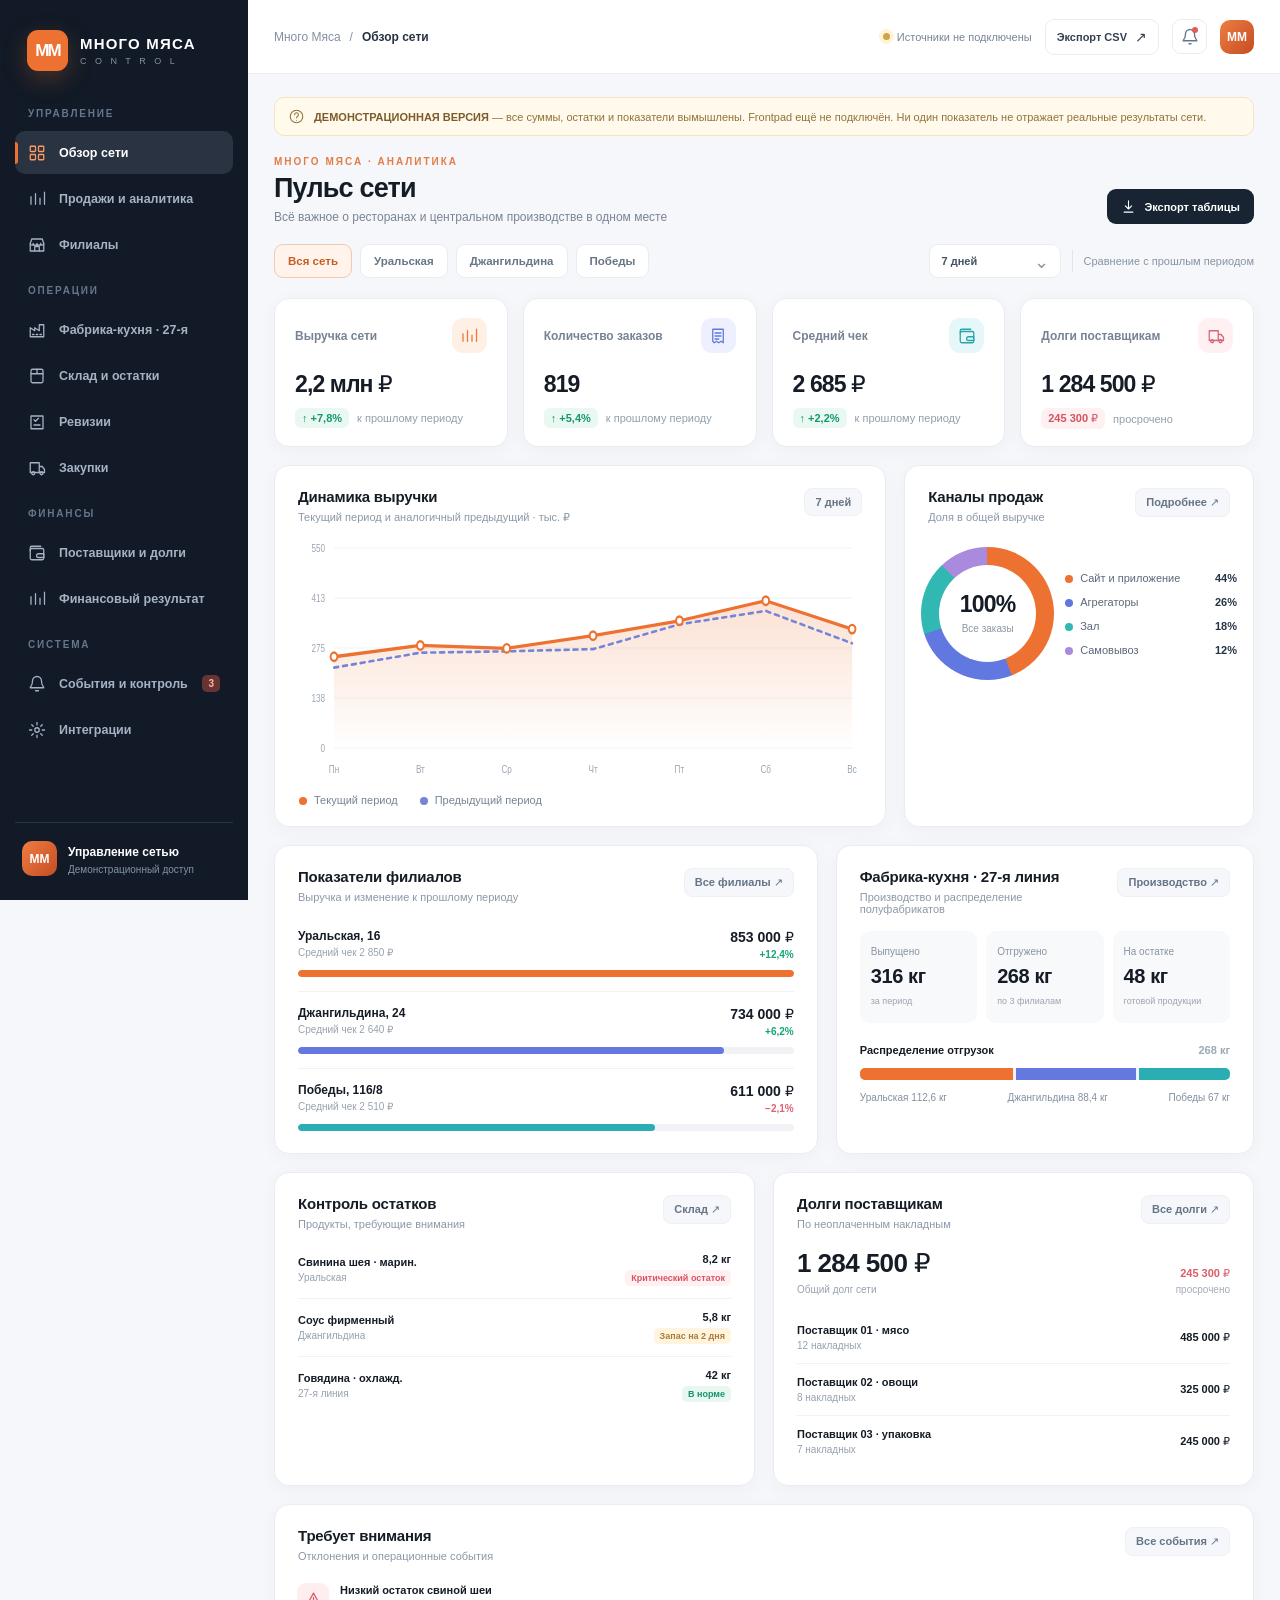
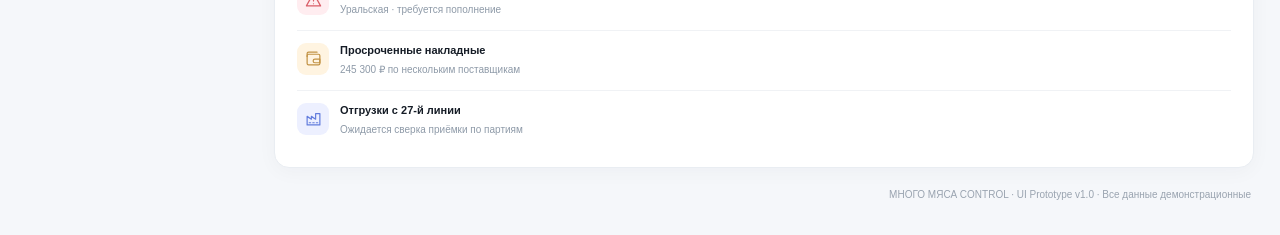
==== control-dashboard/index.html @ 6e78ec06 "Add Mnogo Myasa Control dashboard prototype v1.0" ====
<!DOCTYPE html>
<html lang="ru">
<head>
  <meta charset="UTF-8" />
  <meta name="viewport" content="width=device-width, initial-scale=1.0" />
  <meta name="theme-color" content="#111923" />
  <meta name="description" content="Много Мяса Control — интерфейс управления сетью ресторанов: продажи, производство, склад и задолженность." />
  <title>МНОГО МЯСА · CONTROL</title>
  <style>
  :root{--bg:#f5f7fa;--surface:#fff;--ink:#151c26;--muted:#798494;--line:#e9edf2;--orange:#ed7131;--orange-light:#fff0e6;--green:#16a477;--red:#df6172;--blue:#6479df;--purple:#9d7ed0;--teal:#2aaeb4;--shadow:0 4px 20px rgba(24,42,67,.035);font-family:Inter,-apple-system,BlinkMacSystemFont,"Segoe UI",Arial,sans-serif;color:var(--ink);font-synthesis:none}
  *{box-sizing:border-box}body{margin:0;background:var(--bg)}button,select,input{font:inherit}button{cursor:pointer}button:focus-visible,select:focus-visible,input:focus-visible{outline:3px solid #ed713188;outline-offset:2px}svg{display:block}a{color:inherit;text-decoration:none}
  .layout{display:flex;min-height:100vh}.sidebar{width:248px;flex-shrink:0;background:#111a26;color:#c6d0df;padding:27px 15px 21px;display:flex;flex-direction:column;position:sticky;top:0;height:100vh;overflow:auto;z-index:30}.logo{display:flex;align-items:center;gap:12px;padding:3px 12px 30px}.mark{width:41px;height:41px;display:grid;place-items:center;background:var(--orange);color:#fff;font-size:17px;font-weight:900;letter-spacing:-2px;border-radius:11px;box-shadow:0 8px 25px #ed713143}.brand{font-size:15px;font-weight:850;letter-spacing:1.2px;color:white}.brand-sub{font-size:9px;letter-spacing:3px;color:#8290a2;margin-top:4px}.group-name{font-size:10px;font-weight:750;letter-spacing:1.8px;text-transform:uppercase;color:#65768d;margin:7px 13px 12px}.nav-section{margin-bottom:19px}.nav-btn{height:43px;width:100%;border:0;background:transparent;color:#a5b2c4;padding:0 13px;display:flex;align-items:center;gap:13px;text-align:left;border-radius:10px;font-size:12.5px;font-weight:600;margin:3px 0;transition:.16s}.nav-btn:hover{background:#1d2a3b;color:#fff}.nav-btn.active{background:#293342;color:#fff;position:relative}.nav-btn.active:before{content:"";position:absolute;left:0;width:3px;height:22px;border-radius:0 5px 5px 0;background:var(--orange)}.nav-btn.active .nav-icon{color:#ff9b62}.nav-icon{width:18px;height:18px;flex-shrink:0}.nav-badge{margin-left:auto;font-size:10px;border-radius:5px;background:#673433;color:#ffb6a7;padding:3px 6px}.side-bottom{margin-top:auto}.identity{display:flex;gap:11px;align-items:center;border-top:1px solid #293647;padding:18px 7px 3px}.avatar{background:linear-gradient(130deg,#ef7d41,#c44d23);color:#fff;font-size:12px;font-weight:800;height:35px;width:35px;display:grid;place-items:center;border-radius:10px}.identity strong{color:#fff;font-size:12px}.identity span{font-size:10px;color:#8293a9;display:block;margin-top:4px}.main{flex:1;min-width:0}.topbar{height:74px;padding:0 34px;border-bottom:1px solid var(--line);background:#fff;display:flex;align-items:center;justify-content:space-between;gap:16px}.breadcrumbs{display:flex;gap:9px;align-items:center;font-size:12px;color:#8390a0}.breadcrumbs strong{color:#273342;font-weight:750}.top-actions{display:flex;align-items:center;gap:13px}.outline-btn{display:flex;align-items:center;gap:8px;border:1px solid var(--line);background:white;color:#344050;padding:9px 11px;border-radius:9px;font-size:11px;font-weight:700}.outline-btn:hover{border-color:#e2ad91;color:#d86d36}.small-label{display:flex;align-items:center;gap:7px;font-size:11px;color:#788596}.status-dot{height:7px;width:7px;background:#d0a345;border-radius:50%;box-shadow:0 0 0 4px #fff4d7}.icon-btn{width:35px;height:35px;display:grid;place-items:center;border:1px solid var(--line);background:#fff;border-radius:9px;color:#66758a;position:relative}.icon-btn .badge-dot{position:absolute;width:6px;height:6px;right:8px;top:7px;background:#e15b59;border-radius:50%}.mobile-head{display:none}.content{padding:26px 34px 44px;max-width:1560px;margin:auto}.demo-notice{display:flex;align-items:center;gap:10px;padding:11px 14px;border-radius:10px;background:#fffaeb;border:1px solid #f4e5bd;color:#94713a;font-size:11px;margin-bottom:20px}.demo-notice strong{font-weight:850;color:#7e5b2c}
  .page-heading{display:flex;align-items:flex-end;justify-content:space-between;margin-bottom:20px;gap:12px}.eyebrow{font-size:10px;letter-spacing:2px;text-transform:uppercase;color:#e37c45;font-weight:800}.page-heading h1{font-size:27px;font-weight:800;letter-spacing:-.8px;margin:6px 0 6px}.page-heading p{font-size:12px;color:var(--muted);margin:0}.header-tools{display:flex;gap:8px;align-items:center}.primary-btn{background:#182432;color:white;border:0;padding:10px 14px;border-radius:9px;font-size:11px;font-weight:750;display:flex;align-items:center;gap:8px}.primary-btn:hover{background:#304054}.filters{display:flex;justify-content:space-between;flex-wrap:wrap;gap:12px;margin-bottom:20px}.filter-left,.filter-right{display:flex;align-items:center;gap:8px;flex-wrap:wrap}.pill{border:1px solid var(--line);background:white;border-radius:9px;padding:10px 13px;color:#687687;font-size:11.5px;font-weight:720;white-space:nowrap;transition:.15s}.pill:hover{border-color:#edb091}.pill.sel{color:#c65e24;border-color:#f4c8ae;background:#fff3eb}.select-wrap{position:relative}.select-wrap select{appearance:none;min-width:132px;padding:10px 30px 10px 12px;border:1px solid var(--line);border-radius:9px;background:#fff;font-size:11px;font-weight:720;color:#465365}.select-wrap:after{content:"⌄";position:absolute;right:12px;top:7px;font-size:18px;pointer-events:none;color:#8897a5}.divider-v{height:22px;width:1px;background:#dfe5ea;margin:0 3px}
  .kpi-grid{display:grid;grid-template-columns:repeat(4,minmax(0,1fr));gap:15px;margin-bottom:18px}.kpi{background:#fff;border:1px solid var(--line);border-radius:15px;padding:19px 20px 17px;box-shadow:var(--shadow);min-width:0;position:relative;overflow:hidden}.kpi-head{display:flex;justify-content:space-between;align-items:center;gap:8px}.kpi-label{font-size:12px;color:#778393;font-weight:650}.kpi-icon{height:35px;width:35px;border-radius:11px;display:grid;place-items:center}.kpi-value{font-size:27px;font-weight:820;letter-spacing:-.9px;margin-top:18px;white-space:nowrap}.kpi-bottom{display:flex;align-items:center;gap:8px;margin-top:10px;font-size:11px;color:#929eaa}.delta{font-size:11px;font-weight:760;padding:4px 7px;border-radius:6px;background:#eaf8f2;color:#13976c}.delta.negative{color:#d45361;background:#fff0f2}.card{background:var(--surface);border:1px solid var(--line);box-shadow:var(--shadow);border-radius:15px;min-width:0}.card-header{padding:22px 23px 0;display:flex;align-items:flex-start;justify-content:space-between;gap:12px}.card-title{font-size:15px;letter-spacing:-.2px;font-weight:800;margin:0 0 6px}.card-caption{font-size:11px;color:#8b98a8;margin:0}.card-action{background:#f5f7fa;border:1px solid #edf0f4;border-radius:8px;padding:7px 10px;font-size:11px;color:#657486;font-weight:750;white-space:nowrap}.card-action:hover{color:#dd713b}.grid-main{display:grid;grid-template-columns:minmax(0,1.75fr) minmax(310px,1fr);gap:18px;margin-bottom:18px}.chart-wrap{padding:7px 16px 13px}.chart-svg{width:100%;height:250px}.chart-legend{display:flex;align-items:center;gap:22px;padding:0 24px 20px;font-size:11px;color:#768493}.legend-color{display:inline-block;vertical-align:middle;height:8px;width:8px;border-radius:50%;margin-right:7px}.donut-area{display:flex;align-items:center;justify-content:center;gap:22px;padding:24px 16px 28px}.donut{width:160px;height:160px;flex:0 0 160px;border-radius:50%;display:grid;place-items:center;background:conic-gradient(#ed7131 0 44%,#6078df 44% 70%,#31b8b2 70% 88%,#a98add 88% 100%)}.donut-hole{width:115px;height:115px;border-radius:50%;background:#fff;display:grid;place-items:center;text-align:center}.donut-hole strong{font-size:23px;letter-spacing:-.8px}.donut-hole span{font-size:10px;color:#8b96a5}.donut-legend{flex:1;min-width:0}.donut-item{display:flex;justify-content:space-between;gap:8px;align-items:center;margin:12px 0;font-size:11px;color:#5b687a}.donut-item strong{color:#263543;font-size:11px}.grid-bottom{display:grid;grid-template-columns:minmax(0,1.3fr) minmax(325px,1fr);gap:18px;margin-bottom:18px}.branch-list{padding:12px 23px 22px}.branch-item{padding:14px 0;border-bottom:1px solid #f0f2f5}.branch-item:last-child{border:0;padding-bottom:0}.branch-top{display:flex;justify-content:space-between;gap:8px;margin-bottom:10px}.branch-name{font-weight:750;font-size:12px}.branch-sub{font-size:10px;color:#97a2af;margin-top:4px}.branch-amount{text-align:right;font-size:14px;font-weight:820}.branch-amount span{display:block;font-size:10px;font-weight:750;margin-top:4px}.progress{height:7px;background:#f0f2f5;border-radius:50px;overflow:hidden}.progress>div{height:100%;border-radius:50px}.factory-preview{padding:16px 23px 21px}.factory-numbers{display:grid;grid-template-columns:repeat(3,1fr);gap:9px}.factory-stat{background:#f8f9fb;border-radius:10px;padding:15px 11px}.factory-stat span{font-size:10px;color:#8794a2;display:block}.factory-stat strong{font-size:20px;display:block;margin:8px 0 2px;white-space:nowrap;letter-spacing:-.4px}.factory-stat small{font-size:9px;color:#9ba4b0}.factory-flow{margin-top:21px}.factory-flow-head{display:flex;align-items:center;justify-content:space-between;font-size:11px;font-weight:750;margin-bottom:12px}.flow-line{height:12px;border-radius:5px;overflow:hidden;display:flex;gap:3px;background:#f0f2f5}.flow-line div{height:100%}.factory-meta{display:flex;justify-content:space-between;font-size:10px;color:#8190a0;margin-top:12px}.grid-triple{display:grid;grid-template-columns:repeat(3,minmax(0,1fr));gap:18px}.mini-list{padding:11px 23px 18px}.list-item{display:flex;justify-content:space-between;align-items:center;gap:12px;padding:12px 0;border-bottom:1px solid #f0f2f5}.list-item:last-child{border:0}.item-main{font-size:11px;font-weight:760}.item-sub{font-size:10px;color:#95a1af;margin-top:4px}.item-value{font-size:11px;font-weight:820;text-align:right;white-space:nowrap}.level{display:inline-block;font-size:9px;font-weight:750;border-radius:5px;padding:3px 6px;margin-top:5px}.level.red{color:#d85464;background:#fff0f2}.level.amber{color:#ad793a;background:#fff5df}.level.green{color:#15936e;background:#e8f7f0}.event-list{padding:9px 22px 17px}.event{display:flex;gap:11px;align-items:flex-start;border-bottom:1px solid #f0f2f5;padding:12px 0}.event:last-child{border:0}.event-ic{flex-shrink:0;border-radius:9px;width:32px;height:32px;display:grid;place-items:center}.event strong{font-size:11px;font-weight:800;display:block;line-height:1.4}.event span{font-size:10px;color:#8e9aa8;display:block;margin-top:5px;line-height:1.45}.footnote{text-align:right;font-size:10px;color:#9aa4b0;padding:21px 3px 0}.full-row{margin-bottom:18px}
  .secondary-hero{display:flex;gap:10px;align-items:center;border:1px solid #eceff4;padding:13px 16px;border-radius:12px;background:#fff;margin-bottom:17px;font-size:12px;color:#7b8899}.detail-grid{display:grid;grid-template-columns:1.2fr 1fr;gap:18px;margin-bottom:18px}.table-wrap{overflow:auto;padding:10px 22px 17px}.data-table{width:100%;border-collapse:collapse;font-size:11px;min-width:480px}.data-table th{text-align:left;color:#9aa5b2;font-size:10px;font-weight:700;padding:13px 8px;border-bottom:1px solid #e9edf2;white-space:nowrap}.data-table td{padding:14px 8px;color:#354459;font-weight:650;border-bottom:1px solid #eff1f4}.data-table tr:last-child td{border:0}.data-table .num{text-align:right;font-variant-numeric:tabular-nums}.pill-status{display:inline-block;padding:5px 8px;border-radius:6px;font-size:10px;font-weight:800;background:#edf7f1;color:#208867}.pill-status.wait{color:#aa7842;background:#fff5e7}.pill-status.bad{color:#cb5766;background:#fff0f2}.metric-block{padding:20px}.metric-bar{display:flex;justify-content:space-between;font-size:11px;margin:17px 0 9px}.metric-bar strong{font-weight:800}.empty-state{min-height:200px;display:grid;place-items:center;padding:32px;text-align:center;color:#8393a6;font-size:12px}.empty-state strong{display:block;color:#263649;font-size:16px;margin:10px 0}.fullscreen-overlay{display:none}
  @media(max-width:1350px){.kpi-value{font-size:23px}.donut{height:133px;width:133px;flex-basis:133px}.donut-hole{height:97px;width:97px}.donut-area{gap:11px}.content{padding:23px 26px 35px}.topbar{padding:0 26px}.grid-triple{grid-template-columns:repeat(2,minmax(0,1fr))}.grid-triple>.card:last-child{grid-column:span 2}}
  @media(max-width:1050px){.sidebar{width:210px}.grid-main{grid-template-columns:1fr}.grid-bottom{grid-template-columns:1fr}.donut-area{justify-content:flex-start;gap:38px;padding-left:36px}.kpi-grid{grid-template-columns:repeat(2,minmax(0,1fr))}.kpi-value{font-size:28px}.grid-triple{grid-template-columns:1fr 1fr}.detail-grid{grid-template-columns:1fr}}
  @media(max-width:700px){.layout{display:block}.sidebar{position:fixed;transform:translateX(-100%);transition:transform .2s;height:100dvh;width:275px;box-shadow:15px 0 60px #0003}.sidebar.open{transform:translateX(0)}.fullscreen-overlay.open{display:block;position:fixed;inset:0;background:#111a2699;z-index:25}.mobile-head{display:block}.topbar{height:62px;padding:0 16px}.topbar .breadcrumbs,.topbar .small-label{display:none}.top-actions{gap:8px}.content{padding:19px 15px 80px}.page-heading{align-items:flex-start}.page-heading h1{font-size:24px}.page-heading p{font-size:11px}.header-tools .outline-btn{display:none}.filters{gap:9px}.filter-left{overflow-x:auto;flex-wrap:nowrap;max-width:100%;padding-bottom:3px}.filter-left .pill{padding:9px 11px;font-size:10px}.filter-right{width:100%;justify-content:space-between}.kpi-grid{gap:10px}.kpi{padding:15px 13px}.kpi-value{font-size:21px;margin-top:12px}.kpi-label{font-size:11px}.kpi-bottom{flex-wrap:wrap;gap:4px;font-size:9px}.kpi-icon{width:28px;height:28px}.grid-main,.grid-bottom,.grid-triple{gap:12px;margin-bottom:12px}.grid-triple{grid-template-columns:1fr}.grid-triple>.card:last-child{grid-column:auto}.card-header{padding:17px 16px 0}.chart-wrap{padding:6px 5px 8px}.chart-svg{height:220px}.chart-legend{padding-left:18px}.donut-area{padding:20px 18px;gap:19px}.donut{height:134px;width:134px;flex-basis:134px}.factory-preview,.branch-list,.mini-list{padding-left:16px;padding-right:16px}.factory-stat{padding:12px 8px}.factory-stat strong{font-size:17px}.factory-stat span{font-size:9px}.page-heading .primary-btn{font-size:0;padding:10px}.page-heading .primary-btn svg{width:17px}.demo-notice{font-size:10px;line-height:1.5}.donut-legend{font-size:10px}.top-actions .outline-btn{display:none}}
  @media(max-width:375px){.kpi-value{font-size:18px}.donut{height:120px;width:120px;flex-basis:120px}.donut-hole{height:88px;width:88px}.donut-item{font-size:10px}.factory-numbers{gap:5px}}
  @media print{.sidebar,.topbar,.filters,.header-tools,.demo-notice{display:none!important}.content{padding:0}.kpi,.card{break-inside:avoid}.main{width:100%}body{background:white}}
  </style>
</head>
<body>
<div class="fullscreen-overlay" id="overlay"></div>
<div class="layout">
  <aside class="sidebar" id="sidebar">
    <div class="logo"><div class="mark">MM</div><div><div class="brand">МНОГО МЯСА</div><div class="brand-sub">C O N T R O L</div></div></div>
    <nav id="nav"></nav>
    <div class="side-bottom"><div class="identity"><div class="avatar">ММ</div><div><strong>Управление сетью</strong><span>Демонстрационный доступ</span></div></div></div>
  </aside>
  <div class="main">
    <header class="topbar"><div class="breadcrumbs"><span>Много Мяса</span><span>/</span><strong id="crumb">Обзор сети</strong></div><button class="icon-btn mobile-head" id="openMenu" title="Открыть меню" aria-label="Открыть меню"><svg viewBox="0 0 24 24" width="19" height="19"><path d="M4 7h16M4 12h16M4 17h16" stroke="currentColor" stroke-width="2" stroke-linecap="round"/></svg></button><div class="top-actions"><span class="small-label"><i class="status-dot"></i> Источники не подключены</span><button class="outline-btn" id="topExport">Экспорт CSV <span style="font-size:14px">↗</span></button><button class="icon-btn" id="alertsBtn" title="Предупреждения" aria-label="Предупреждения"><svg viewBox="0 0 24 24" width="18" height="18" fill="none" stroke="currentColor" stroke-width="1.8"><path d="M18 8a6 6 0 0 0-12 0c0 7-3 7-3 9h18c0-2-3-2-3-9M10 21h4"/></svg><i class="badge-dot"></i></button><div class="avatar" style="height:34px;width:34px">ММ</div></div></header>
    <main class="content" id="app"></main>
  </div>
</div>
<script>
'use strict';
const ICONS={home:'<rect x="3" y="3" width="7" height="7" rx="1"/><rect x="14" y="3" width="7" height="7" rx="1"/><rect x="3" y="14" width="7" height="7" rx="1"/><rect x="14" y="14" width="7" height="7" rx="1"/>',chart:'<path d="M4 19V9M10 19V5M16 19v-8M22 19V3"/>',store:'<path d="M3 10l2-6h14l2 6v10H3V10Z"/><path d="M3 10c0 3 4 3 4 0 0 3 5 3 5 0 0 3 5 3 5 0 0 3 4 3 4 0M9 20v-6h6v6"/>',chef:'<path d="M6 14a5 5 0 0 1-1-9 5 5 0 0 1 8-1 5 5 0 0 1 7 5c0 2-1 4-3 5v5H6v-5ZM6 19h11v3H6z"/>',box:'<rect x="4" y="3" width="16" height="18" rx="2"/><path d="M4 9h16M12 3v6"/>',check:'<path d="M4 4h16v17H4zM8 9l2 2 4-4M8 16h8"/>',truck:'<path d="M3 5h12v13H3zM15 10h4l3 4v4h-7z"/><circle cx="7" cy="19" r="2"/><circle cx="18" cy="19" r="2"/>',wallet:'<rect x="3" y="6" width="18" height="15" rx="2"/><path d="M3 9V5a2 2 0 0 1 2-2h12M14 13h7v5h-7a2 2 0 0 1 0-5Z"/>',file:'<path d="M5 3h10l5 5v13H5zM15 3v5h5M8 13h9M8 17h7"/>',people:'<circle cx="9" cy="7" r="3"/><path d="M2 20v-2c0-4 3-6 7-6s7 2 7 6v2H2ZM17 5a3 3 0 0 1 0 6M18 14c2 1 4 3 4 6"/>',bell:'<path d="M18 8a6 6 0 0 0-12 0c0 7-3 7-3 9h18c0-2-3-2-3-9M10 21h4"/>',gear:'<circle cx="12" cy="12" r="3"/><path d="M12 2v3M12 19v3M2 12h3M19 12h3M5 5l2 2M17 17l2 2M19 5l-2 2M7 17l-2 2"/>',factory:'<path d="M3 21V9l6 4V9l6 4V5h6v16H3zM6 18h2M11 18h2M16 18h2"/>',receipt:'<path d="M5 3h14v18l-3-2-3 2-3-2-3 2-2-2V3ZM8 8h8M8 12h8M8 16h5"/>',alert:'<path d="M12 3 2 21h20L12 3ZM12 9v5M12 18v.01"/>',up:'<path d="M4 17l7-7 4 4 5-6M15 8h5v5"/>',users:'<circle cx="9" cy="8" r="3"/><path d="M3 21v-3c0-3 3-5 6-5s6 2 6 5v3M17 5a3 3 0 0 1 0 6M18 14c2 1 3 3 3 6"/>',clock:'<circle cx="12" cy="12" r="9"/><path d="M12 7v5l4 2"/>',arrows:'<path d="M3 8h18m-5-5 5 5-5 5M21 16H3m5-5-5 5 5 5"/>',trend:'<path d="M3 17 9 11l4 4 8-9M15 6h6v6"/>',download:'<path d="M12 3v13m-5-5 5 5 5-5M5 21h14"/>',help:'<circle cx="12" cy="12" r="10"/><path d="M9 9a3 3 0 0 1 6 0c0 3-3 3-3 5M12 18v.01"/>'};
function icon(k,size=18){return `<svg width="${size}" height="${size}" viewBox="0 0 24 24" fill="none" stroke="currentColor" stroke-width="1.7" stroke-linecap="round" stroke-linejoin="round" aria-hidden="true">${ICONS[k]||ICONS.box}</svg>`}
const NAV=[{title:'УПРАВЛЕНИЕ',items:[['dashboard','Обзор сети','home'],['sales','Продажи и аналитика','chart'],['branches','Филиалы','store']]},{title:'ОПЕРАЦИИ',items:[['factory','Фабрика-кухня · 27-я','factory'],['inventory','Склад и остатки','box'],['revisions','Ревизии','check'],['purchase','Закупки','truck']]},{title:'ФИНАНСЫ',items:[['suppliers','Поставщики и долги','wallet'],['finance','Финансовый результат','chart']]},{title:'СИСТЕМА',items:[['alerts','События и контроль','bell'],['integrations','Интеграции','gear']]}];
let state={view:'dashboard',branch:'all',period:'week'};
const branches=[{id:'ural',name:'Уральская, 16',short:'Уральская',color:'#ed7131',data:[96,110,104,120,139,158,126],avg:2850},{id:'dzh',name:'Джангильдина, 24',short:'Джангильдина',color:'#6479df',data:[83,97,88,103,117,135,111],avg:2640},{id:'pob',name:'Победы, 116/8',short:'Победы',color:'#2aaeb4',data:[72,75,82,86,94,112,90],avg:2510}];
const debts=[{name:'Поставщик 01 · мясо',sum:485000,overdue:122000,doc:12},{name:'Поставщик 02 · овощи',sum:325000,overdue:0,doc:8},{name:'Поставщик 03 · упаковка',sum:245000,overdue:72300,doc:7},{name:'Поставщик 04 · прочее',sum:229500,overdue:51000,doc:11}];
const inv=[{name:'Свинина шея · марин.',site:'Уральская',q:'8,2 кг',status:'low',state:'Критический остаток'},{name:'Соус фирменный',site:'Джангильдина',q:'5,8 кг',status:'medium',state:'Запас на 2 дня'},{name:'Говядина · охлажд.',site:'27-я линия',q:'42 кг',status:'ok',state:'В норме'}];
const periods={today:'Сегодня',week:'7 дней',month:'30 дней',year:'Год'};
const money=n=>Math.round(n).toLocaleString('ru-RU')+' ₽';const compact=n=>n>=1e6?(n/1e6).toLocaleString('ru-RU',{maximumFractionDigits:2})+' млн ₽':money(n);
const sum=a=>a.reduce((x,y)=>x+y,0);
function chartSeries(){let data=branches.filter(b=>state.branch==='all'||b.id===state.branch);let days=Array.from({length:7},(_,i)=>sum(data.map(b=>b.data[i])));if(state.period==='today'){days=days.map(v=>Math.round(v*0.95))}else if(state.period==='month'){days=days.map(v=>Math.round(v*4.25))}else if(state.period==='year'){days=days.map(v=>Math.round(v*50.8))}return days}
function calcMetrics(){const days=chartSeries();const revenue=state.period==='today'?days[6]*1000:sum(days)*1000;const selected=branches.filter(b=>state.branch==='all'||b.id===state.branch);const avg=Math.round(sum(selected.map(b=>b.avg*sum(b.data)))/sum(selected.map(b=>sum(b.data))));return{days,revenue,avg,orders:Math.round(revenue/avg),change:7.8,prev:revenue/1.078}}
function notice(){return `<div class="demo-notice">${icon('help',15)} <span><strong>ДЕМОНСТРАЦИОННАЯ ВЕРСИЯ</strong> — все суммы, остатки и показатели вымышлены. Frontpad ещё не подключён. Ни один показатель не отражает реальные результаты сети.</span></div>`}
function filterBar(){return `<div class="filters"><div class="filter-left">${[['all','Вся сеть'],['ural','Уральская'],['dzh','Джангильдина'],['pob','Победы']].map(([id,label])=>`<button data-branch="${id}" class="pill ${state.branch===id?'sel':''}">${label}</button>`).join('')}</div><div class="filter-right"><div class="select-wrap"><select id="periodSelect" aria-label="Период">${Object.entries(periods).map(([val,lab])=>`<option value="${val}" ${state.period===val?'selected':''}>${lab}</option>`).join('')}</select></div><div class="divider-v"></div><span style="font-size:11px;color:#8794a4">Сравнение с прошлым периодом</span></div></div>`}
function pageHeader(title,subtitle){return `<div class="page-heading"><div><div class="eyebrow">МНОГО МЯСА · АНАЛИТИКА</div><h1>${title}</h1><p>${subtitle}</p></div><div class="header-tools"><button class="primary-btn" id="exportBtn">${icon('download',15)} Экспорт таблицы</button></div></div>`}
function kpi(label,val,ico,color,bg,delta,desc,negative=false){return `<div class="kpi"><div class="kpi-head"><div class="kpi-label">${label}</div><div class="kpi-icon" style="color:${color};background:${bg}">${icon(ico,18)}</div></div><div class="kpi-value">${val}</div><div class="kpi-bottom"><span class="delta ${negative?'negative':''}">${delta}</span><span>${desc}</span></div></div>`}
function lineChart(){let current=chartSeries(),previous=current.map((n,i)=>Math.round(n*(i%3===0?.88:i%2===0?.97:.93)));let max=Math.ceil(Math.max(...current,...previous)*1.3/50)*50;const W=780,H=266,L=58,R=23,T=18,B=35;const X=i=>L+i*(W-L-R)/6,Y=n=>T+(H-T-B)*(1-n/max);const pointPath=a=>a.map((v,i)=>`${i===0?'M':'L'}${X(i).toFixed(1)} ${Y(v).toFixed(1)}`).join(' ');let grid='';for(let i=0;i<=4;i++){let v=max*i/4;const y=Y(v);grid+=`<line x1="${L}" y1="${y}" x2="${W-R}" y2="${y}" stroke="#edf0f5" stroke-width="1"/><text x="${L-12}" y="${y+4}" text-anchor="end" fill="#9ba6b3" font-size="11">${Math.round(v).toLocaleString('ru-RU')}</text>`}const labels=['Пн','Вт','Ср','Чт','Пт','Сб','Вс'];return `<div class="chart-wrap"><svg class="chart-svg" viewBox="0 0 ${W} ${H}" role="img" aria-label="График выручки: текущий и предыдущий периоды" preserveAspectRatio="none"><defs><linearGradient id="warm" x1="0" y1="0" x2="0" y2="1"><stop offset="0" stop-color="#ef7f43" stop-opacity=".23"/><stop offset="1" stop-color="#ed7131" stop-opacity="0"/></linearGradient></defs>${grid}${labels.map((d,i)=>`<text x="${X(i)}" y="${H-8}" fill="#9aa6b3" font-size="11" text-anchor="middle">${d}</text>`).join('')}<path d="${pointPath(current)} L${X(6)} ${Y(0)} L${X(0)} ${Y(0)} Z" fill="url(#warm)"/><path d="${pointPath(previous)}" stroke="#7485d7" stroke-width="2.8" fill="none" stroke-linecap="round" stroke-linejoin="round" stroke-dasharray="6 6"/><path d="${pointPath(current)}" stroke="#ed7131" stroke-width="3.5" fill="none" stroke-linecap="round" stroke-linejoin="round"/>${current.map((d,i)=>`<circle cx="${X(i)}" cy="${Y(d)}" r="4.5" fill="white" stroke="#ed7131" stroke-width="2.6"><title>${labels[i]}: ${money(d*1000)}</title></circle>`).join('')}</svg></div>`}
function revenueCard(){return `<section class="card"><div class="card-header"><div><h2 class="card-title">Динамика выручки</h2><p class="card-caption">Текущий период и аналогичный предыдущий · тыс. ₽</p></div><div class="card-action">${periods[state.period]}</div></div>${lineChart()}<div class="chart-legend"><span><i class="legend-color" style="background:#ed7131"></i>Текущий период</span><span><i class="legend-color" style="background:#7485d7"></i>Предыдущий период</span></div></section>`}
function channelsCard(){return `<section class="card"><div class="card-header"><div><h2 class="card-title">Каналы продаж</h2><p class="card-caption">Доля в общей выручке</p></div><button class="card-action" data-open="sales">Подробнее ↗</button></div><div class="donut-area"><div class="donut"><div class="donut-hole"><div><strong>100%</strong><br/><span>Все заказы</span></div></div></div><div class="donut-legend">${[['Сайт и приложение','44%','#ed7131'],['Агрегаторы','26%','#6078df'],['Зал','18%','#31b8b2'],['Самовывоз','12%','#a98add']].map(a=>`<div class="donut-item"><span><i class="legend-color" style="background:${a[2]}"></i>${a[0]}</span><strong>${a[1]}</strong></div>`).join('')}</div></div></section>`}
function branchMetrics(b){let factor=state.period==='today'?.95/7:state.period==='month'?4.25:state.period==='year'?50.8:1;return Math.round(sum(b.data)*1000*factor)}
function branchesCard(){const chosen=branches.filter(b=>state.branch==='all'||state.branch===b.id);let top=Math.max(...chosen.map(branchMetrics));return `<section class="card"><div class="card-header"><div><h2 class="card-title">Показатели филиалов</h2><p class="card-caption">Выручка и изменение к прошлому периоду</p></div><button class="card-action" data-open="branches">Все филиалы ↗</button></div><div class="branch-list">${chosen.map((b,i)=>{let v=branchMetrics(b),pct=Math.round(v/top*100);return `<div class="branch-item"><div class="branch-top"><div><div class="branch-name">${b.name}</div><div class="branch-sub">Средний чек ${money(b.avg)}</div></div><div class="branch-amount">${money(v)}<span style="color:${i===2?'#df6172':'#16a477'}">${i===2?'−2,1%':i===1?'+6,2%':'+12,4%'}</span></div></div><div class="progress"><div style="width:${pct}%;background:${b.color}"></div></div></div>`}).join('')}</div></section>`}
function factoryCard(){return `<section class="card"><div class="card-header"><div><h2 class="card-title">Фабрика-кухня · 27-я линия</h2><p class="card-caption">Производство и распределение полуфабрикатов</p></div><button class="card-action" data-open="factory">Производство ↗</button></div><div class="factory-preview"><div class="factory-numbers"><div class="factory-stat"><span>Выпущено</span><strong>316 кг</strong><small>за период</small></div><div class="factory-stat"><span>Отгружено</span><strong>268 кг</strong><small>по 3 филиалам</small></div><div class="factory-stat"><span>На остатке</span><strong>48 кг</strong><small>готовой продукции</small></div></div><div class="factory-flow"><div class="factory-flow-head"><span>Распределение отгрузок</span><span style="color:#9da8b4">268 кг</span></div><div class="flow-line"><div style="width:42%;background:#ed7131"></div><div style="width:33%;background:#6479df"></div><div style="width:25%;background:#2aaeb4"></div></div><div class="factory-meta"><span>Уральская 112,6 кг</span><span>Джангильдина 88,4 кг</span><span>Победы 67 кг</span></div></div></div></section>`}
function stockCard(){return `<section class="card"><div class="card-header"><div><h2 class="card-title">Контроль остатков</h2><p class="card-caption">Продукты, требующие внимания</p></div><button class="card-action" data-open="inventory">Склад ↗</button></div><div class="mini-list">${inv.map(x=>`<div class="list-item"><div><div class="item-main">${x.name}</div><div class="item-sub">${x.site}</div></div><div><div class="item-value">${x.q}</div><span class="level ${x.status==='low'?'red':x.status==='medium'?'amber':'green'}">${x.state}</span></div></div>`).join('')}</div></section>`}
function suppliersCard(){const total=sum(debts.map(x=>x.sum));return `<section class="card"><div class="card-header"><div><h2 class="card-title">Долги поставщикам</h2><p class="card-caption">По неоплаченным накладным</p></div><button class="card-action" data-open="suppliers">Все долги ↗</button></div><div style="padding:18px 23px 6px;display:flex;justify-content:space-between;align-items:flex-end"><div><div style="font-size:26px;font-weight:850;letter-spacing:-.6px">${money(total)}</div><div style="font-size:10px;color:#96a1af;margin-top:5px">Общий долг сети</div></div><div style="font-size:11px;text-align:right;color:#db5c6b;font-weight:800">${money(245300)}<div style="font-size:10px;color:#a3acb8;font-weight:500;margin-top:4px">просрочено</div></div></div><div class="mini-list">${debts.slice(0,3).map(x=>`<div class="list-item"><div><div class="item-main">${x.name}</div><div class="item-sub">${x.doc} накладных</div></div><div class="item-value">${money(x.sum)}</div></div>`).join('')}</div></section>`}
function eventsCard(){return `<section class="card" id="attention"><div class="card-header"><div><h2 class="card-title">Требует внимания</h2><p class="card-caption">Отклонения и операционные события</p></div><button class="card-action" data-open="alerts">Все события ↗</button></div><div class="event-list"><div class="event"><div class="event-ic" style="color:#d95d67;background:#ffedf0">${icon('alert',17)}</div><div><strong>Низкий остаток свиной шеи</strong><span>Уральская · требуется пополнение</span></div></div><div class="event"><div class="event-ic" style="color:#c29244;background:#fff4e1">${icon('wallet',17)}</div><div><strong>Просроченные накладные</strong><span>245 300 ₽ по нескольким поставщикам</span></div></div><div class="event"><div class="event-ic" style="color:#637ddd;background:#edf0ff">${icon('factory',17)}</div><div><strong>Отгрузки с 27-й линии</strong><span>Ожидается сверка приёмки по партиям</span></div></div></div></section>`}
function dashboard(){const m=calcMetrics();return notice()+pageHeader('Пульс сети','Всё важное о ресторанах и центральном производстве в одном месте')+filterBar()+`<div class="kpi-grid">${kpi('Выручка сети',compact(m.revenue),'chart','#eb7738','#fff0e6','↑ +7,8%','к прошлому периоду')}${kpi('Количество заказов',m.orders.toLocaleString('ru-RU'),'receipt','#6279db','#eef0ff','↑ +5,4%','к прошлому периоду')}${kpi('Средний чек',money(m.avg),'wallet','#29a5aa','#e5f7f8','↑ +2,2%','к прошлому периоду')}${kpi('Долги поставщикам',money(sum(debts.map(x=>x.sum))),'truck','#d66578','#fff0f2','245 300 ₽','просрочено',true)}</div><div class="grid-main">${revenueCard()}${channelsCard()}</div><div class="grid-bottom">${branchesCard()}${factoryCard()}</div><div class="grid-triple">${stockCard()}${suppliersCard()}${eventsCard()}</div>`+footer()}
function footer(){return `<div class="footnote">МНОГО МЯСА CONTROL · UI Prototype v1.0 · Все данные демонстрационные</div>`}
function tableCard(title,subtitle,headers,rows){return `<section class="card"><div class="card-header"><div><h2 class="card-title">${title}</h2><p class="card-caption">${subtitle}</p></div></div><div class="table-wrap"><table class="data-table"><thead><tr>${headers.map((h,i)=>`<th ${i===headers.length-1?'class="num"':''}>${h}</th>`).join('')}</tr></thead><tbody>${rows.map(r=>`<tr>${r.map((c,i)=>`<td ${i===r.length-1?'class="num"':''}>${c}</td>`).join('')}</tr>`).join('')}</tbody></table></div></section>`}
function secondaryPages(){const m=calcMetrics(),h={sales:['Продажи и аналитика','Детальная динамика показателей и структура каналов продаж'],branches:['Сравнение филиалов','Показатели ресторанов сети в единой системе'],factory:['Фабрика-кухня · 27-я линия','Центральное производство, партии и движение заготовок'],inventory:['Склад и остатки','Учёт сырья и полуфабрикатов по четырём объектам'],revisions:['Ревизии','Расхождения между учётными и фактическими остатками'],purchase:['Закупки и накладные','Приход сырья, закупочные цены и поставщики'],suppliers:['Поставщики и задолженность','Неоплаченные накладные, частичные оплаты и сроки'],finance:['Финансовый результат','Прибыльность сети и контроль расходов'],alerts:['События и контроль','Все отклонения и задачи, требующие вмешательства'],integrations:['Интеграции','Источники данных и готовность подключения']};const [title,sub]=h[state.view]||h.sales;let body='';switch(state.view){case'sales':body=`<div class="kpi-grid">${kpi('Выручка',compact(m.revenue),'chart','#eb7738','#fff0e6','+7,8%','к прошлому периоду')}${kpi('Заказы',m.orders.toLocaleString('ru-RU'),'receipt','#6279db','#eef0ff','+5,4%','к прошлому периоду')}${kpi('Средний чек',money(m.avg),'wallet','#29a5aa','#e5f7f8','+2,2%','к прошлому периоду')}${kpi('Возвраты','0,8%','alert','#d66578','#fff0f2','−0,2 п.п.','к прошлому периоду')}</div><div class="grid-main">${revenueCard()}${channelsCard()}</div>${tableCard('Продажи по категориям','Демонстрационный срез',['Категория','Доля продаж','Количество','Выручка'],[['Шашлык','38%','1 276',money(m.revenue*.38)],['Люля-кебаб','23%','840',money(m.revenue*.23)],['Гарниры и закуски','21%','1 100',money(m.revenue*.21)],['Остальное','18%','690',money(m.revenue*.18)]])}`;break;
case'branches':body=`<div class="grid-bottom">${branchesCard()}${revenueCard()}</div>${tableCard('Таблица филиалов','Сравнение за выбранный период',['Филиал','Выручка','Средний чек','Заказы'],branches.map(b=>[b.name,money(branchMetrics(b)),money(b.avg),Math.round(branchMetrics(b)/b.avg).toLocaleString('ru-RU')]))}`;break;
case'factory':body=`<div class="grid-bottom">${factoryCard()}${tableCard('Производственные партии','Образец данных',['Партия','Продукция','Выпуск','Статус'],[['П-001','Шея маринованная','120 кг','Выпущено'],['П-002','Люля из говядины','86 кг','Выпущено'],['П-003','Аджика','25 кг','Выпущено']])}</div>${tableCard('Отгрузки с фабрики','Получатель подтверждает фактическое количество',['Документ','Получатель','Состав','Вес'],[['О-138','Уральская','Мясные полуфабрикаты','112,6 кг'],['О-139','Джангильдина','Соусы и полуфабрикаты','88,4 кг'],['О-140','Победы','Мясо и блюда','67 кг']])}`;break;
case'inventory':body=`<div class="grid-bottom">${stockCard()}${tableCard('Остатки по объектам','Условные данные',['Объект','Материалы','Требует внимания'],[['27-я линия','136 позиций','2 позиции'],['Уральская','109 позиций','4 позиции'],['Джангильдина','112 позиций','3 позиции'],['Победы','105 позиций','5 позиций']])}</div>${tableCard('Движение запасов','Приход, отгрузка и списание',['Дата','Операция','Из → в','Количество'],[['12.11.2026','Перемещение','27-я → Уральская','42 кг'],['12.11.2026','Приход','Поставщик → Победы','19 кг'],['11.11.2026','Списание','Джангильдина','1,4 кг']])}`;break;
case'revisions':body=`${tableCard('Последние ревизии','Образец статусов и результатов',['Дата','Объект','Статус','Расхождение'],[['12.11.2026','Уральская','<span class="pill-status wait">Ожидает проверки</span>',money(-5200)],['11.11.2026','Джангильдина','<span class="pill-status">Закрыта</span>',money(-1320)],['10.11.2026','Победы','<span class="pill-status">Закрыта</span>',money(310)],['09.11.2026','27-я линия','<span class="pill-status bad">Отклонения</span>',money(-8700)]])}`;break;
case'purchase':body=`${tableCard('Последние закупки','Поставщик → объект фактической приёмки',['Накладная','Объект','Поставщик','Сумма'],[['П-1184','27-я линия','Поставщик 01',money(132500)],['П-1185','Уральская','Поставщик 02',money(27300)],['П-1186','Победы','Поставщик 03',money(18500)],['П-1187','Джангильдина','Поставщик 04',money(41000)]])}<div class="secondary-hero">${icon('arrows',17)} Два маршрута: поставщик → фабрика → филиал и поставщик → филиал напрямую.</div>`;break;
case'suppliers':body=`<div class="kpi-grid">${kpi('Общая задолженность',money(1284500),'wallet','#d66578','#fff0f2','38 накл.','не закрыто',true)}${kpi('Просрочено',money(245300),'alert','#d66578','#fff0f2','19,1%','общего долга',true)}${kpi('Поставщиков с долгом','4','people','#6479df','#eef0ff','Демо','не реальные')}${kpi('К оплате в 7 дней',money(438000),'clock','#e18b4a','#fff0e6','План','примерный')}</div>${tableCard('Поставщики и остаток долга','По каждому поставщику и его накладным',['Поставщик','Накладных','Просрочено','Остаток долга'],debts.map(d=>[d.name,d.doc,money(d.overdue),money(d.sum)]))}`;break;
case'finance':body=`<div class="kpi-grid">${kpi('Выручка',compact(m.revenue),'chart','#eb7738','#fff0e6','+7,8%','к прошлому периоду')}${kpi('Себестоимость',compact(m.revenue*.37),'box','#6479df','#eef0ff','37%','от выручки')}${kpi('Опер. расходы',compact(m.revenue*.39),'wallet','#d66578','#fff0f2','39%','от выручки')}${kpi('Опер. прибыль',compact(m.revenue*.24),'up','#16a477','#eaf8f2','24%','расчётная маржа')}</div>${tableCard('Структура расходов','Модель финансового отчёта, показатели условные',['Статья','Доля','Сумма'],[['Продукты и упаковка','37%',money(m.revenue*.37)],['Персонал','19%',money(m.revenue*.19)],['Аренда и коммунальные','9%',money(m.revenue*.09)],['Комиссии, маркетинг, прочее','11%',money(m.revenue*.11)]])}`;break;
case'alerts':body=`<div class="grid-bottom">${eventsCard()}${stockCard()}</div>`;break;
case'integrations':body=`<div class="secondary-hero">${icon('alert',18)} Сейчас система не связана с Frontpad и не считывает реальные продажи. Эти источники станут доступными после настройки.</div>${tableCard('Источники данных','План подключений без вымышленных API-возможностей',['Источник','Данные','Статус'],[['Frontpad API','Каталог и подтверждённые методы','<span class="pill-status wait">Не подключено</span>'],['Отчёты Frontpad (импорт)','Продажи, накладные, остатки','<span class="pill-status wait">Планируется</span>'],['Ревизии','Фактический учёт и история','<span class="pill-status wait">Планируется</span>'],['База приложения','Собственные записи и документы','<span class="pill-status wait">Нет сервера</span>']])}`;break;}
return notice()+pageHeader(title,sub)+filterBar()+body+footer()}
function nav(){document.getElementById('nav').innerHTML=NAV.map(g=>`<section class="nav-section"><div class="group-name">${g.title}</div>${g.items.map(([id,label,ico])=>`<button class="nav-btn ${id===state.view?'active':''}" data-open="${id}"><span class="nav-icon">${icon(ico,18)}</span><span>${label}</span>${id==='alerts'?'<span class="nav-badge">3</span>':''}</button>`).join('')}</section>`).join('');}
function closeMenu(){document.getElementById('sidebar').classList.remove('open');document.getElementById('overlay').classList.remove('open')}
function render(){nav();document.getElementById('crumb').textContent=state.view==='dashboard'?'Обзор сети':NAV.flatMap(g=>g.items).find(x=>x[0]===state.view)?.[1]||'Обзор сети';document.getElementById('app').innerHTML=state.view==='dashboard'?dashboard():secondaryPages();document.querySelectorAll('[data-open]').forEach(el=>el.addEventListener('click',()=>{state.view=el.dataset.open;render();closeMenu();window.scrollTo({top:0,behavior:'smooth'})}));document.querySelectorAll('[data-branch]').forEach(el=>el.addEventListener('click',()=>{state.branch=el.dataset.branch;render()}));document.getElementById('periodSelect')?.addEventListener('change',e=>{state.period=e.target.value;render()});document.getElementById('exportBtn')?.addEventListener('click',exportCsv)}
function exportCsv(){let m=calcMetrics(),rows=[['Раздел','Показатель','Значение'],['Фильтр','Раздел',state.view],['Фильтр','Филиал',state.branch],['Фильтр','Период',state.period],['Обзор','Выручка',m.revenue],['Обзор','Заказы',m.orders],['Обзор','Средний чек',m.avg],['Обзор','Общий долг',1284500],...branches.map(b=>['Филиалы',b.name,branchMetrics(b)]),...debts.map(d=>['Поставщики',d.name,d.sum])];let csv='\uFEFF'+rows.map(r=>r.map(v=>'"'+String(v).replace(/"/g,'""')+'"').join(';')).join('\r\n');const blob=new Blob([csv],{type:'text/csv;charset=utf-8'}),url=URL.createObjectURL(blob),link=document.createElement('a');link.href=url;link.download='mnogo-myasa-demo-'+state.view+'.csv';link.click();setTimeout(()=>URL.revokeObjectURL(url),500)}
document.getElementById('topExport').addEventListener('click',exportCsv);document.getElementById('alertsBtn').addEventListener('click',()=>{state.view='alerts';render()});document.getElementById('openMenu').addEventListener('click',()=>{document.getElementById('sidebar').classList.add('open');document.getElementById('overlay').classList.add('open')});document.getElementById('overlay').addEventListener('click',closeMenu);
render();
</script>
</body>
</html>
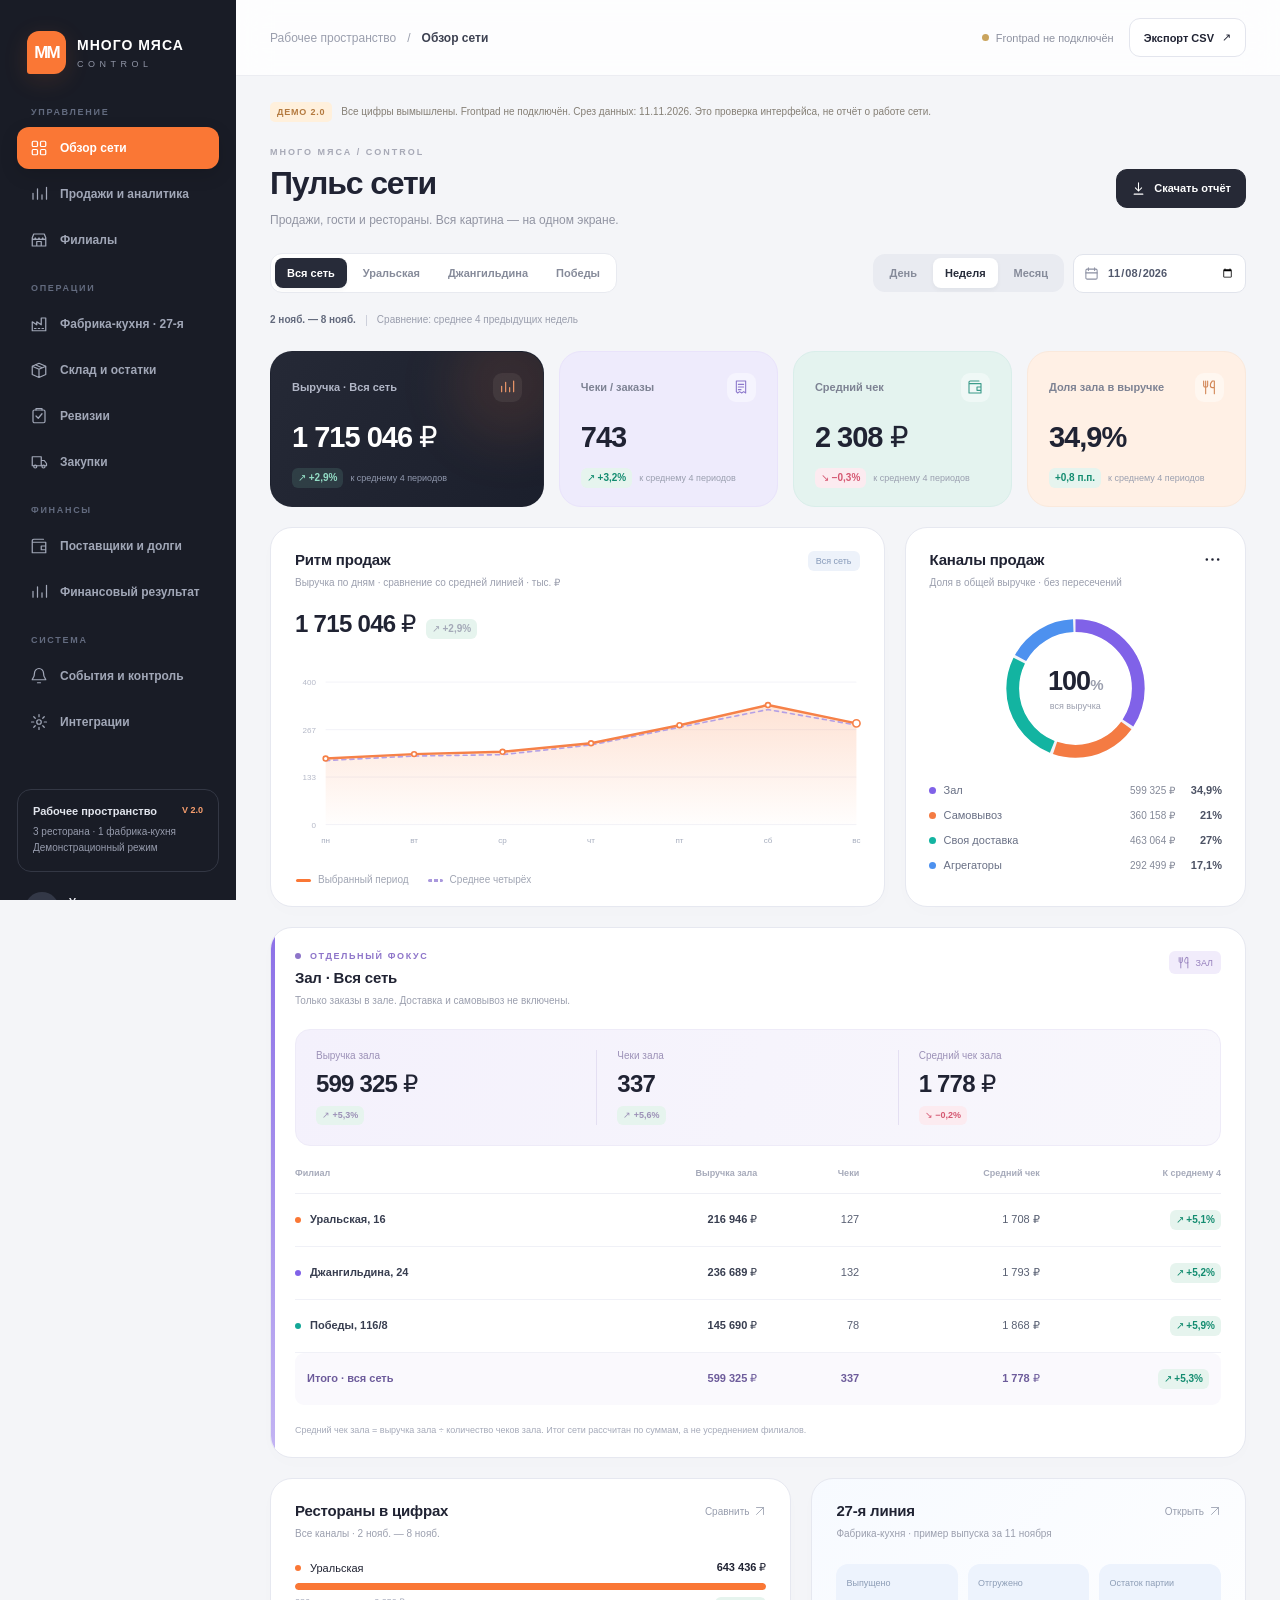
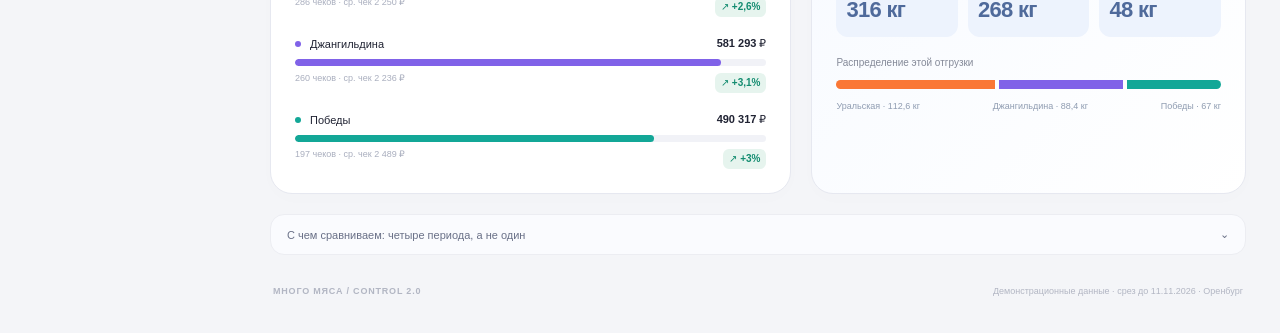
==== commit 4895888e: "Publish Control 2.0: redesigned dashboard, dine-in metrics, 4-period comparisons, stock filters" ====
--- a/control-dashboard/index.html
+++ b/control-dashboard/index.html
@@ -1,85 +1,34 @@
 <!DOCTYPE html>
 <html lang="ru">
 <head>
-  <meta charset="UTF-8" />
-  <meta name="viewport" content="width=device-width, initial-scale=1.0" />
-  <meta name="theme-color" content="#111923" />
-  <meta name="description" content="Много Мяса Control — интерфейс управления сетью ресторанов: продажи, производство, склад и задолженность." />
-  <title>МНОГО МЯСА · CONTROL</title>
-  <style>
-  :root{--bg:#f5f7fa;--surface:#fff;--ink:#151c26;--muted:#798494;--line:#e9edf2;--orange:#ed7131;--orange-light:#fff0e6;--green:#16a477;--red:#df6172;--blue:#6479df;--purple:#9d7ed0;--teal:#2aaeb4;--shadow:0 4px 20px rgba(24,42,67,.035);font-family:Inter,-apple-system,BlinkMacSystemFont,"Segoe UI",Arial,sans-serif;color:var(--ink);font-synthesis:none}
-  *{box-sizing:border-box}body{margin:0;background:var(--bg)}button,select,input{font:inherit}button{cursor:pointer}button:focus-visible,select:focus-visible,input:focus-visible{outline:3px solid #ed713188;outline-offset:2px}svg{display:block}a{color:inherit;text-decoration:none}
-  .layout{display:flex;min-height:100vh}.sidebar{width:248px;flex-shrink:0;background:#111a26;color:#c6d0df;padding:27px 15px 21px;display:flex;flex-direction:column;position:sticky;top:0;height:100vh;overflow:auto;z-index:30}.logo{display:flex;align-items:center;gap:12px;padding:3px 12px 30px}.mark{width:41px;height:41px;display:grid;place-items:center;background:var(--orange);color:#fff;font-size:17px;font-weight:900;letter-spacing:-2px;border-radius:11px;box-shadow:0 8px 25px #ed713143}.brand{font-size:15px;font-weight:850;letter-spacing:1.2px;color:white}.brand-sub{font-size:9px;letter-spacing:3px;color:#8290a2;margin-top:4px}.group-name{font-size:10px;font-weight:750;letter-spacing:1.8px;text-transform:uppercase;color:#65768d;margin:7px 13px 12px}.nav-section{margin-bottom:19px}.nav-btn{height:43px;width:100%;border:0;background:transparent;color:#a5b2c4;padding:0 13px;display:flex;align-items:center;gap:13px;text-align:left;border-radius:10px;font-size:12.5px;font-weight:600;margin:3px 0;transition:.16s}.nav-btn:hover{background:#1d2a3b;color:#fff}.nav-btn.active{background:#293342;color:#fff;position:relative}.nav-btn.active:before{content:"";position:absolute;left:0;width:3px;height:22px;border-radius:0 5px 5px 0;background:var(--orange)}.nav-btn.active .nav-icon{color:#ff9b62}.nav-icon{width:18px;height:18px;flex-shrink:0}.nav-badge{margin-left:auto;font-size:10px;border-radius:5px;background:#673433;color:#ffb6a7;padding:3px 6px}.side-bottom{margin-top:auto}.identity{display:flex;gap:11px;align-items:center;border-top:1px solid #293647;padding:18px 7px 3px}.avatar{background:linear-gradient(130deg,#ef7d41,#c44d23);color:#fff;font-size:12px;font-weight:800;height:35px;width:35px;display:grid;place-items:center;border-radius:10px}.identity strong{color:#fff;font-size:12px}.identity span{font-size:10px;color:#8293a9;display:block;margin-top:4px}.main{flex:1;min-width:0}.topbar{height:74px;padding:0 34px;border-bottom:1px solid var(--line);background:#fff;display:flex;align-items:center;justify-content:space-between;gap:16px}.breadcrumbs{display:flex;gap:9px;align-items:center;font-size:12px;color:#8390a0}.breadcrumbs strong{color:#273342;font-weight:750}.top-actions{display:flex;align-items:center;gap:13px}.outline-btn{display:flex;align-items:center;gap:8px;border:1px solid var(--line);background:white;color:#344050;padding:9px 11px;border-radius:9px;font-size:11px;font-weight:700}.outline-btn:hover{border-color:#e2ad91;color:#d86d36}.small-label{display:flex;align-items:center;gap:7px;font-size:11px;color:#788596}.status-dot{height:7px;width:7px;background:#d0a345;border-radius:50%;box-shadow:0 0 0 4px #fff4d7}.icon-btn{width:35px;height:35px;display:grid;place-items:center;border:1px solid var(--line);background:#fff;border-radius:9px;color:#66758a;position:relative}.icon-btn .badge-dot{position:absolute;width:6px;height:6px;right:8px;top:7px;background:#e15b59;border-radius:50%}.mobile-head{display:none}.content{padding:26px 34px 44px;max-width:1560px;margin:auto}.demo-notice{display:flex;align-items:center;gap:10px;padding:11px 14px;border-radius:10px;background:#fffaeb;border:1px solid #f4e5bd;color:#94713a;font-size:11px;margin-bottom:20px}.demo-notice strong{font-weight:850;color:#7e5b2c}
-  .page-heading{display:flex;align-items:flex-end;justify-content:space-between;margin-bottom:20px;gap:12px}.eyebrow{font-size:10px;letter-spacing:2px;text-transform:uppercase;color:#e37c45;font-weight:800}.page-heading h1{font-size:27px;font-weight:800;letter-spacing:-.8px;margin:6px 0 6px}.page-heading p{font-size:12px;color:var(--muted);margin:0}.header-tools{display:flex;gap:8px;align-items:center}.primary-btn{background:#182432;color:white;border:0;padding:10px 14px;border-radius:9px;font-size:11px;font-weight:750;display:flex;align-items:center;gap:8px}.primary-btn:hover{background:#304054}.filters{display:flex;justify-content:space-between;flex-wrap:wrap;gap:12px;margin-bottom:20px}.filter-left,.filter-right{display:flex;align-items:center;gap:8px;flex-wrap:wrap}.pill{border:1px solid var(--line);background:white;border-radius:9px;padding:10px 13px;color:#687687;font-size:11.5px;font-weight:720;white-space:nowrap;transition:.15s}.pill:hover{border-color:#edb091}.pill.sel{color:#c65e24;border-color:#f4c8ae;background:#fff3eb}.select-wrap{position:relative}.select-wrap select{appearance:none;min-width:132px;padding:10px 30px 10px 12px;border:1px solid var(--line);border-radius:9px;background:#fff;font-size:11px;font-weight:720;color:#465365}.select-wrap:after{content:"⌄";position:absolute;right:12px;top:7px;font-size:18px;pointer-events:none;color:#8897a5}.divider-v{height:22px;width:1px;background:#dfe5ea;margin:0 3px}
-  .kpi-grid{display:grid;grid-template-columns:repeat(4,minmax(0,1fr));gap:15px;margin-bottom:18px}.kpi{background:#fff;border:1px solid var(--line);border-radius:15px;padding:19px 20px 17px;box-shadow:var(--shadow);min-width:0;position:relative;overflow:hidden}.kpi-head{display:flex;justify-content:space-between;align-items:center;gap:8px}.kpi-label{font-size:12px;color:#778393;font-weight:650}.kpi-icon{height:35px;width:35px;border-radius:11px;display:grid;place-items:center}.kpi-value{font-size:27px;font-weight:820;letter-spacing:-.9px;margin-top:18px;white-space:nowrap}.kpi-bottom{display:flex;align-items:center;gap:8px;margin-top:10px;font-size:11px;color:#929eaa}.delta{font-size:11px;font-weight:760;padding:4px 7px;border-radius:6px;background:#eaf8f2;color:#13976c}.delta.negative{color:#d45361;background:#fff0f2}.card{background:var(--surface);border:1px solid var(--line);box-shadow:var(--shadow);border-radius:15px;min-width:0}.card-header{padding:22px 23px 0;display:flex;align-items:flex-start;justify-content:space-between;gap:12px}.card-title{font-size:15px;letter-spacing:-.2px;font-weight:800;margin:0 0 6px}.card-caption{font-size:11px;color:#8b98a8;margin:0}.card-action{background:#f5f7fa;border:1px solid #edf0f4;border-radius:8px;padding:7px 10px;font-size:11px;color:#657486;font-weight:750;white-space:nowrap}.card-action:hover{color:#dd713b}.grid-main{display:grid;grid-template-columns:minmax(0,1.75fr) minmax(310px,1fr);gap:18px;margin-bottom:18px}.chart-wrap{padding:7px 16px 13px}.chart-svg{width:100%;height:250px}.chart-legend{display:flex;align-items:center;gap:22px;padding:0 24px 20px;font-size:11px;color:#768493}.legend-color{display:inline-block;vertical-align:middle;height:8px;width:8px;border-radius:50%;margin-right:7px}.donut-area{display:flex;align-items:center;justify-content:center;gap:22px;padding:24px 16px 28px}.donut{width:160px;height:160px;flex:0 0 160px;border-radius:50%;display:grid;place-items:center;background:conic-gradient(#ed7131 0 44%,#6078df 44% 70%,#31b8b2 70% 88%,#a98add 88% 100%)}.donut-hole{width:115px;height:115px;border-radius:50%;background:#fff;display:grid;place-items:center;text-align:center}.donut-hole strong{font-size:23px;letter-spacing:-.8px}.donut-hole span{font-size:10px;color:#8b96a5}.donut-legend{flex:1;min-width:0}.donut-item{display:flex;justify-content:space-between;gap:8px;align-items:center;margin:12px 0;font-size:11px;color:#5b687a}.donut-item strong{color:#263543;font-size:11px}.grid-bottom{display:grid;grid-template-columns:minmax(0,1.3fr) minmax(325px,1fr);gap:18px;margin-bottom:18px}.branch-list{padding:12px 23px 22px}.branch-item{padding:14px 0;border-bottom:1px solid #f0f2f5}.branch-item:last-child{border:0;padding-bottom:0}.branch-top{display:flex;justify-content:space-between;gap:8px;margin-bottom:10px}.branch-name{font-weight:750;font-size:12px}.branch-sub{font-size:10px;color:#97a2af;margin-top:4px}.branch-amount{text-align:right;font-size:14px;font-weight:820}.branch-amount span{display:block;font-size:10px;font-weight:750;margin-top:4px}.progress{height:7px;background:#f0f2f5;border-radius:50px;overflow:hidden}.progress>div{height:100%;border-radius:50px}.factory-preview{padding:16px 23px 21px}.factory-numbers{display:grid;grid-template-columns:repeat(3,1fr);gap:9px}.factory-stat{background:#f8f9fb;border-radius:10px;padding:15px 11px}.factory-stat span{font-size:10px;color:#8794a2;display:block}.factory-stat strong{font-size:20px;display:block;margin:8px 0 2px;white-space:nowrap;letter-spacing:-.4px}.factory-stat small{font-size:9px;color:#9ba4b0}.factory-flow{margin-top:21px}.factory-flow-head{display:flex;align-items:center;justify-content:space-between;font-size:11px;font-weight:750;margin-bottom:12px}.flow-line{height:12px;border-radius:5px;overflow:hidden;display:flex;gap:3px;background:#f0f2f5}.flow-line div{height:100%}.factory-meta{display:flex;justify-content:space-between;font-size:10px;color:#8190a0;margin-top:12px}.grid-triple{display:grid;grid-template-columns:repeat(3,minmax(0,1fr));gap:18px}.mini-list{padding:11px 23px 18px}.list-item{display:flex;justify-content:space-between;align-items:center;gap:12px;padding:12px 0;border-bottom:1px solid #f0f2f5}.list-item:last-child{border:0}.item-main{font-size:11px;font-weight:760}.item-sub{font-size:10px;color:#95a1af;margin-top:4px}.item-value{font-size:11px;font-weight:820;text-align:right;white-space:nowrap}.level{display:inline-block;font-size:9px;font-weight:750;border-radius:5px;padding:3px 6px;margin-top:5px}.level.red{color:#d85464;background:#fff0f2}.level.amber{color:#ad793a;background:#fff5df}.level.green{color:#15936e;background:#e8f7f0}.event-list{padding:9px 22px 17px}.event{display:flex;gap:11px;align-items:flex-start;border-bottom:1px solid #f0f2f5;padding:12px 0}.event:last-child{border:0}.event-ic{flex-shrink:0;border-radius:9px;width:32px;height:32px;display:grid;place-items:center}.event strong{font-size:11px;font-weight:800;display:block;line-height:1.4}.event span{font-size:10px;color:#8e9aa8;display:block;margin-top:5px;line-height:1.45}.footnote{text-align:right;font-size:10px;color:#9aa4b0;padding:21px 3px 0}.full-row{margin-bottom:18px}
-  .secondary-hero{display:flex;gap:10px;align-items:center;border:1px solid #eceff4;padding:13px 16px;border-radius:12px;background:#fff;margin-bottom:17px;font-size:12px;color:#7b8899}.detail-grid{display:grid;grid-template-columns:1.2fr 1fr;gap:18px;margin-bottom:18px}.table-wrap{overflow:auto;padding:10px 22px 17px}.data-table{width:100%;border-collapse:collapse;font-size:11px;min-width:480px}.data-table th{text-align:left;color:#9aa5b2;font-size:10px;font-weight:700;padding:13px 8px;border-bottom:1px solid #e9edf2;white-space:nowrap}.data-table td{padding:14px 8px;color:#354459;font-weight:650;border-bottom:1px solid #eff1f4}.data-table tr:last-child td{border:0}.data-table .num{text-align:right;font-variant-numeric:tabular-nums}.pill-status{display:inline-block;padding:5px 8px;border-radius:6px;font-size:10px;font-weight:800;background:#edf7f1;color:#208867}.pill-status.wait{color:#aa7842;background:#fff5e7}.pill-status.bad{color:#cb5766;background:#fff0f2}.metric-block{padding:20px}.metric-bar{display:flex;justify-content:space-between;font-size:11px;margin:17px 0 9px}.metric-bar strong{font-weight:800}.empty-state{min-height:200px;display:grid;place-items:center;padding:32px;text-align:center;color:#8393a6;font-size:12px}.empty-state strong{display:block;color:#263649;font-size:16px;margin:10px 0}.fullscreen-overlay{display:none}
-  @media(max-width:1350px){.kpi-value{font-size:23px}.donut{height:133px;width:133px;flex-basis:133px}.donut-hole{height:97px;width:97px}.donut-area{gap:11px}.content{padding:23px 26px 35px}.topbar{padding:0 26px}.grid-triple{grid-template-columns:repeat(2,minmax(0,1fr))}.grid-triple>.card:last-child{grid-column:span 2}}
-  @media(max-width:1050px){.sidebar{width:210px}.grid-main{grid-template-columns:1fr}.grid-bottom{grid-template-columns:1fr}.donut-area{justify-content:flex-start;gap:38px;padding-left:36px}.kpi-grid{grid-template-columns:repeat(2,minmax(0,1fr))}.kpi-value{font-size:28px}.grid-triple{grid-template-columns:1fr 1fr}.detail-grid{grid-template-columns:1fr}}
-  @media(max-width:700px){.layout{display:block}.sidebar{position:fixed;transform:translateX(-100%);transition:transform .2s;height:100dvh;width:275px;box-shadow:15px 0 60px #0003}.sidebar.open{transform:translateX(0)}.fullscreen-overlay.open{display:block;position:fixed;inset:0;background:#111a2699;z-index:25}.mobile-head{display:block}.topbar{height:62px;padding:0 16px}.topbar .breadcrumbs,.topbar .small-label{display:none}.top-actions{gap:8px}.content{padding:19px 15px 80px}.page-heading{align-items:flex-start}.page-heading h1{font-size:24px}.page-heading p{font-size:11px}.header-tools .outline-btn{display:none}.filters{gap:9px}.filter-left{overflow-x:auto;flex-wrap:nowrap;max-width:100%;padding-bottom:3px}.filter-left .pill{padding:9px 11px;font-size:10px}.filter-right{width:100%;justify-content:space-between}.kpi-grid{gap:10px}.kpi{padding:15px 13px}.kpi-value{font-size:21px;margin-top:12px}.kpi-label{font-size:11px}.kpi-bottom{flex-wrap:wrap;gap:4px;font-size:9px}.kpi-icon{width:28px;height:28px}.grid-main,.grid-bottom,.grid-triple{gap:12px;margin-bottom:12px}.grid-triple{grid-template-columns:1fr}.grid-triple>.card:last-child{grid-column:auto}.card-header{padding:17px 16px 0}.chart-wrap{padding:6px 5px 8px}.chart-svg{height:220px}.chart-legend{padding-left:18px}.donut-area{padding:20px 18px;gap:19px}.donut{height:134px;width:134px;flex-basis:134px}.factory-preview,.branch-list,.mini-list{padding-left:16px;padding-right:16px}.factory-stat{padding:12px 8px}.factory-stat strong{font-size:17px}.factory-stat span{font-size:9px}.page-heading .primary-btn{font-size:0;padding:10px}.page-heading .primary-btn svg{width:17px}.demo-notice{font-size:10px;line-height:1.5}.donut-legend{font-size:10px}.top-actions .outline-btn{display:none}}
-  @media(max-width:375px){.kpi-value{font-size:18px}.donut{height:120px;width:120px;flex-basis:120px}.donut-hole{height:88px;width:88px}.donut-item{font-size:10px}.factory-numbers{gap:5px}}
-  @media print{.sidebar,.topbar,.filters,.header-tools,.demo-notice{display:none!important}.content{padding:0}.kpi,.card{break-inside:avoid}.main{width:100%}body{background:white}}
-  </style>
+<meta charset="UTF-8">
+<meta name="viewport" content="width=device-width, initial-scale=1, viewport-fit=cover">
+<meta name="theme-color" content="#191c26">
+<meta name="description" content="Много Мяса CONTROL — демонстрационная панель управления сетью: зал, продажи, сравнение четырёх периодов и остатки по филиалам.">
+<title>МНОГО МЯСА · CONTROL 2.0</title>
+<link rel="icon" href="data:image/svg+xml,%3Csvg xmlns='http://www.w3.org/2000/svg' viewBox='0 0 64 64'%3E%3Crect width='64' height='64' rx='16' fill='%23fa7735'/%3E%3Ctext x='32' y='42' fill='white' text-anchor='middle' font-family='Arial' font-weight='bold' font-size='25'%3EММ%3C/text%3E%3C/svg%3E">
+<link rel="stylesheet" href="./control-v2.css?v=2.0.0">
+<script defer src="./data-v2.js?v=2.0.0"></script>
+<script defer src="./app-v2.js?v=2.0.0"></script>
 </head>
 <body>
-<div class="fullscreen-overlay" id="overlay"></div>
-<div class="layout">
-  <aside class="sidebar" id="sidebar">
-    <div class="logo"><div class="mark">MM</div><div><div class="brand">МНОГО МЯСА</div><div class="brand-sub">C O N T R O L</div></div></div>
-    <nav id="nav"></nav>
-    <div class="side-bottom"><div class="identity"><div class="avatar">ММ</div><div><strong>Управление сетью</strong><span>Демонстрационный доступ</span></div></div></div>
-  </aside>
-  <div class="main">
-    <header class="topbar"><div class="breadcrumbs"><span>Много Мяса</span><span>/</span><strong id="crumb">Обзор сети</strong></div><button class="icon-btn mobile-head" id="openMenu" title="Открыть меню" aria-label="Открыть меню"><svg viewBox="0 0 24 24" width="19" height="19"><path d="M4 7h16M4 12h16M4 17h16" stroke="currentColor" stroke-width="2" stroke-linecap="round"/></svg></button><div class="top-actions"><span class="small-label"><i class="status-dot"></i> Источники не подключены</span><button class="outline-btn" id="topExport">Экспорт CSV <span style="font-size:14px">↗</span></button><button class="icon-btn" id="alertsBtn" title="Предупреждения" aria-label="Предупреждения"><svg viewBox="0 0 24 24" width="18" height="18" fill="none" stroke="currentColor" stroke-width="1.8"><path d="M18 8a6 6 0 0 0-12 0c0 7-3 7-3 9h18c0-2-3-2-3-9M10 21h4"/></svg><i class="badge-dot"></i></button><div class="avatar" style="height:34px;width:34px">ММ</div></div></header>
-    <main class="content" id="app"></main>
-  </div>
+<a class="sr" href="#app">К содержимому</a>
+<div class="overlay" id="overlay" aria-hidden="true"></div>
+<div class="shell">
+<aside class="sidebar" id="sidebar" aria-label="Основное меню">
+<button class="side-close" data-action="close-menu" aria-label="Закрыть меню"></button>
+<div class="brand"><div class="brand-mark">ММ</div><div><strong>МНОГО МЯСА</strong><small>CONTROL</small></div></div>
+<nav id="navigation"></nav>
+<div class="side-end"><div class="version-card"><strong>Рабочее пространство <b class="version-tag">V 2.0</b></strong><span>3 ресторана · 1 фабрика-кухня<br>Демонстрационный режим</span></div><div class="identity"><div class="avatar">ММ</div><div><strong>Управление сетью</strong><small>Панель собственника</small></div></div></div>
+</aside>
+<div class="workspace">
+<header class="topbar"><div class="crumb"><button class="icon-button mobile-menu" data-action="menu" aria-label="Открыть меню"></button><span>Рабочее пространство</span><span>/</span><strong id="breadcrumb">Обзор сети</strong></div><div class="top-tools"><span class="source-state"><i class="dot"></i>Frontpad не подключён</span><button class="button" data-action="export" title="Выгрузить текущий раздел с фильтрами">Экспорт CSV <span aria-hidden="true">↗</span></button></div></header>
+<main id="app" class="content"></main>
 </div>
-<script>
-'use strict';
-const ICONS={home:'<rect x="3" y="3" width="7" height="7" rx="1"/><rect x="14" y="3" width="7" height="7" rx="1"/><rect x="3" y="14" width="7" height="7" rx="1"/><rect x="14" y="14" width="7" height="7" rx="1"/>',chart:'<path d="M4 19V9M10 19V5M16 19v-8M22 19V3"/>',store:'<path d="M3 10l2-6h14l2 6v10H3V10Z"/><path d="M3 10c0 3 4 3 4 0 0 3 5 3 5 0 0 3 5 3 5 0 0 3 4 3 4 0M9 20v-6h6v6"/>',chef:'<path d="M6 14a5 5 0 0 1-1-9 5 5 0 0 1 8-1 5 5 0 0 1 7 5c0 2-1 4-3 5v5H6v-5ZM6 19h11v3H6z"/>',box:'<rect x="4" y="3" width="16" height="18" rx="2"/><path d="M4 9h16M12 3v6"/>',check:'<path d="M4 4h16v17H4zM8 9l2 2 4-4M8 16h8"/>',truck:'<path d="M3 5h12v13H3zM15 10h4l3 4v4h-7z"/><circle cx="7" cy="19" r="2"/><circle cx="18" cy="19" r="2"/>',wallet:'<rect x="3" y="6" width="18" height="15" rx="2"/><path d="M3 9V5a2 2 0 0 1 2-2h12M14 13h7v5h-7a2 2 0 0 1 0-5Z"/>',file:'<path d="M5 3h10l5 5v13H5zM15 3v5h5M8 13h9M8 17h7"/>',people:'<circle cx="9" cy="7" r="3"/><path d="M2 20v-2c0-4 3-6 7-6s7 2 7 6v2H2ZM17 5a3 3 0 0 1 0 6M18 14c2 1 4 3 4 6"/>',bell:'<path d="M18 8a6 6 0 0 0-12 0c0 7-3 7-3 9h18c0-2-3-2-3-9M10 21h4"/>',gear:'<circle cx="12" cy="12" r="3"/><path d="M12 2v3M12 19v3M2 12h3M19 12h3M5 5l2 2M17 17l2 2M19 5l-2 2M7 17l-2 2"/>',factory:'<path d="M3 21V9l6 4V9l6 4V5h6v16H3zM6 18h2M11 18h2M16 18h2"/>',receipt:'<path d="M5 3h14v18l-3-2-3 2-3-2-3 2-2-2V3ZM8 8h8M8 12h8M8 16h5"/>',alert:'<path d="M12 3 2 21h20L12 3ZM12 9v5M12 18v.01"/>',up:'<path d="M4 17l7-7 4 4 5-6M15 8h5v5"/>',users:'<circle cx="9" cy="8" r="3"/><path d="M3 21v-3c0-3 3-5 6-5s6 2 6 5v3M17 5a3 3 0 0 1 0 6M18 14c2 1 3 3 3 6"/>',clock:'<circle cx="12" cy="12" r="9"/><path d="M12 7v5l4 2"/>',arrows:'<path d="M3 8h18m-5-5 5 5-5 5M21 16H3m5-5-5 5 5 5"/>',trend:'<path d="M3 17 9 11l4 4 8-9M15 6h6v6"/>',download:'<path d="M12 3v13m-5-5 5 5 5-5M5 21h14"/>',help:'<circle cx="12" cy="12" r="10"/><path d="M9 9a3 3 0 0 1 6 0c0 3-3 3-3 5M12 18v.01"/>'};
-function icon(k,size=18){return `<svg width="${size}" height="${size}" viewBox="0 0 24 24" fill="none" stroke="currentColor" stroke-width="1.7" stroke-linecap="round" stroke-linejoin="round" aria-hidden="true">${ICONS[k]||ICONS.box}</svg>`}
-const NAV=[{title:'УПРАВЛЕНИЕ',items:[['dashboard','Обзор сети','home'],['sales','Продажи и аналитика','chart'],['branches','Филиалы','store']]},{title:'ОПЕРАЦИИ',items:[['factory','Фабрика-кухня · 27-я','factory'],['inventory','Склад и остатки','box'],['revisions','Ревизии','check'],['purchase','Закупки','truck']]},{title:'ФИНАНСЫ',items:[['suppliers','Поставщики и долги','wallet'],['finance','Финансовый результат','chart']]},{title:'СИСТЕМА',items:[['alerts','События и контроль','bell'],['integrations','Интеграции','gear']]}];
-let state={view:'dashboard',branch:'all',period:'week'};
-const branches=[{id:'ural',name:'Уральская, 16',short:'Уральская',color:'#ed7131',data:[96,110,104,120,139,158,126],avg:2850},{id:'dzh',name:'Джангильдина, 24',short:'Джангильдина',color:'#6479df',data:[83,97,88,103,117,135,111],avg:2640},{id:'pob',name:'Победы, 116/8',short:'Победы',color:'#2aaeb4',data:[72,75,82,86,94,112,90],avg:2510}];
-const debts=[{name:'Поставщик 01 · мясо',sum:485000,overdue:122000,doc:12},{name:'Поставщик 02 · овощи',sum:325000,overdue:0,doc:8},{name:'Поставщик 03 · упаковка',sum:245000,overdue:72300,doc:7},{name:'Поставщик 04 · прочее',sum:229500,overdue:51000,doc:11}];
-const inv=[{name:'Свинина шея · марин.',site:'Уральская',q:'8,2 кг',status:'low',state:'Критический остаток'},{name:'Соус фирменный',site:'Джангильдина',q:'5,8 кг',status:'medium',state:'Запас на 2 дня'},{name:'Говядина · охлажд.',site:'27-я линия',q:'42 кг',status:'ok',state:'В норме'}];
-const periods={today:'Сегодня',week:'7 дней',month:'30 дней',year:'Год'};
-const money=n=>Math.round(n).toLocaleString('ru-RU')+' ₽';const compact=n=>n>=1e6?(n/1e6).toLocaleString('ru-RU',{maximumFractionDigits:2})+' млн ₽':money(n);
-const sum=a=>a.reduce((x,y)=>x+y,0);
-function chartSeries(){let data=branches.filter(b=>state.branch==='all'||b.id===state.branch);let days=Array.from({length:7},(_,i)=>sum(data.map(b=>b.data[i])));if(state.period==='today'){days=days.map(v=>Math.round(v*0.95))}else if(state.period==='month'){days=days.map(v=>Math.round(v*4.25))}else if(state.period==='year'){days=days.map(v=>Math.round(v*50.8))}return days}
-function calcMetrics(){const days=chartSeries();const revenue=state.period==='today'?days[6]*1000:sum(days)*1000;const selected=branches.filter(b=>state.branch==='all'||b.id===state.branch);const avg=Math.round(sum(selected.map(b=>b.avg*sum(b.data)))/sum(selected.map(b=>sum(b.data))));return{days,revenue,avg,orders:Math.round(revenue/avg),change:7.8,prev:revenue/1.078}}
-function notice(){return `<div class="demo-notice">${icon('help',15)} <span><strong>ДЕМОНСТРАЦИОННАЯ ВЕРСИЯ</strong> — все суммы, остатки и показатели вымышлены. Frontpad ещё не подключён. Ни один показатель не отражает реальные результаты сети.</span></div>`}
-function filterBar(){return `<div class="filters"><div class="filter-left">${[['all','Вся сеть'],['ural','Уральская'],['dzh','Джангильдина'],['pob','Победы']].map(([id,label])=>`<button data-branch="${id}" class="pill ${state.branch===id?'sel':''}">${label}</button>`).join('')}</div><div class="filter-right"><div class="select-wrap"><select id="periodSelect" aria-label="Период">${Object.entries(periods).map(([val,lab])=>`<option value="${val}" ${state.period===val?'selected':''}>${lab}</option>`).join('')}</select></div><div class="divider-v"></div><span style="font-size:11px;color:#8794a4">Сравнение с прошлым периодом</span></div></div>`}
-function pageHeader(title,subtitle){return `<div class="page-heading"><div><div class="eyebrow">МНОГО МЯСА · АНАЛИТИКА</div><h1>${title}</h1><p>${subtitle}</p></div><div class="header-tools"><button class="primary-btn" id="exportBtn">${icon('download',15)} Экспорт таблицы</button></div></div>`}
-function kpi(label,val,ico,color,bg,delta,desc,negative=false){return `<div class="kpi"><div class="kpi-head"><div class="kpi-label">${label}</div><div class="kpi-icon" style="color:${color};background:${bg}">${icon(ico,18)}</div></div><div class="kpi-value">${val}</div><div class="kpi-bottom"><span class="delta ${negative?'negative':''}">${delta}</span><span>${desc}</span></div></div>`}
-function lineChart(){let current=chartSeries(),previous=current.map((n,i)=>Math.round(n*(i%3===0?.88:i%2===0?.97:.93)));let max=Math.ceil(Math.max(...current,...previous)*1.3/50)*50;const W=780,H=266,L=58,R=23,T=18,B=35;const X=i=>L+i*(W-L-R)/6,Y=n=>T+(H-T-B)*(1-n/max);const pointPath=a=>a.map((v,i)=>`${i===0?'M':'L'}${X(i).toFixed(1)} ${Y(v).toFixed(1)}`).join(' ');let grid='';for(let i=0;i<=4;i++){let v=max*i/4;const y=Y(v);grid+=`<line x1="${L}" y1="${y}" x2="${W-R}" y2="${y}" stroke="#edf0f5" stroke-width="1"/><text x="${L-12}" y="${y+4}" text-anchor="end" fill="#9ba6b3" font-size="11">${Math.round(v).toLocaleString('ru-RU')}</text>`}const labels=['Пн','Вт','Ср','Чт','Пт','Сб','Вс'];return `<div class="chart-wrap"><svg class="chart-svg" viewBox="0 0 ${W} ${H}" role="img" aria-label="График выручки: текущий и предыдущий периоды" preserveAspectRatio="none"><defs><linearGradient id="warm" x1="0" y1="0" x2="0" y2="1"><stop offset="0" stop-color="#ef7f43" stop-opacity=".23"/><stop offset="1" stop-color="#ed7131" stop-opacity="0"/></linearGradient></defs>${grid}${labels.map((d,i)=>`<text x="${X(i)}" y="${H-8}" fill="#9aa6b3" font-size="11" text-anchor="middle">${d}</text>`).join('')}<path d="${pointPath(current)} L${X(6)} ${Y(0)} L${X(0)} ${Y(0)} Z" fill="url(#warm)"/><path d="${pointPath(previous)}" stroke="#7485d7" stroke-width="2.8" fill="none" stroke-linecap="round" stroke-linejoin="round" stroke-dasharray="6 6"/><path d="${pointPath(current)}" stroke="#ed7131" stroke-width="3.5" fill="none" stroke-linecap="round" stroke-linejoin="round"/>${current.map((d,i)=>`<circle cx="${X(i)}" cy="${Y(d)}" r="4.5" fill="white" stroke="#ed7131" stroke-width="2.6"><title>${labels[i]}: ${money(d*1000)}</title></circle>`).join('')}</svg></div>`}
-function revenueCard(){return `<section class="card"><div class="card-header"><div><h2 class="card-title">Динамика выручки</h2><p class="card-caption">Текущий период и аналогичный предыдущий · тыс. ₽</p></div><div class="card-action">${periods[state.period]}</div></div>${lineChart()}<div class="chart-legend"><span><i class="legend-color" style="background:#ed7131"></i>Текущий период</span><span><i class="legend-color" style="background:#7485d7"></i>Предыдущий период</span></div></section>`}
-function channelsCard(){return `<section class="card"><div class="card-header"><div><h2 class="card-title">Каналы продаж</h2><p class="card-caption">Доля в общей выручке</p></div><button class="card-action" data-open="sales">Подробнее ↗</button></div><div class="donut-area"><div class="donut"><div class="donut-hole"><div><strong>100%</strong><br/><span>Все заказы</span></div></div></div><div class="donut-legend">${[['Сайт и приложение','44%','#ed7131'],['Агрегаторы','26%','#6078df'],['Зал','18%','#31b8b2'],['Самовывоз','12%','#a98add']].map(a=>`<div class="donut-item"><span><i class="legend-color" style="background:${a[2]}"></i>${a[0]}</span><strong>${a[1]}</strong></div>`).join('')}</div></div></section>`}
-function branchMetrics(b){let factor=state.period==='today'?.95/7:state.period==='month'?4.25:state.period==='year'?50.8:1;return Math.round(sum(b.data)*1000*factor)}
-function branchesCard(){const chosen=branches.filter(b=>state.branch==='all'||state.branch===b.id);let top=Math.max(...chosen.map(branchMetrics));return `<section class="card"><div class="card-header"><div><h2 class="card-title">Показатели филиалов</h2><p class="card-caption">Выручка и изменение к прошлому периоду</p></div><button class="card-action" data-open="branches">Все филиалы ↗</button></div><div class="branch-list">${chosen.map((b,i)=>{let v=branchMetrics(b),pct=Math.round(v/top*100);return `<div class="branch-item"><div class="branch-top"><div><div class="branch-name">${b.name}</div><div class="branch-sub">Средний чек ${money(b.avg)}</div></div><div class="branch-amount">${money(v)}<span style="color:${i===2?'#df6172':'#16a477'}">${i===2?'−2,1%':i===1?'+6,2%':'+12,4%'}</span></div></div><div class="progress"><div style="width:${pct}%;background:${b.color}"></div></div></div>`}).join('')}</div></section>`}
-function factoryCard(){return `<section class="card"><div class="card-header"><div><h2 class="card-title">Фабрика-кухня · 27-я линия</h2><p class="card-caption">Производство и распределение полуфабрикатов</p></div><button class="card-action" data-open="factory">Производство ↗</button></div><div class="factory-preview"><div class="factory-numbers"><div class="factory-stat"><span>Выпущено</span><strong>316 кг</strong><small>за период</small></div><div class="factory-stat"><span>Отгружено</span><strong>268 кг</strong><small>по 3 филиалам</small></div><div class="factory-stat"><span>На остатке</span><strong>48 кг</strong><small>готовой продукции</small></div></div><div class="factory-flow"><div class="factory-flow-head"><span>Распределение отгрузок</span><span style="color:#9da8b4">268 кг</span></div><div class="flow-line"><div style="width:42%;background:#ed7131"></div><div style="width:33%;background:#6479df"></div><div style="width:25%;background:#2aaeb4"></div></div><div class="factory-meta"><span>Уральская 112,6 кг</span><span>Джангильдина 88,4 кг</span><span>Победы 67 кг</span></div></div></div></section>`}
-function stockCard(){return `<section class="card"><div class="card-header"><div><h2 class="card-title">Контроль остатков</h2><p class="card-caption">Продукты, требующие внимания</p></div><button class="card-action" data-open="inventory">Склад ↗</button></div><div class="mini-list">${inv.map(x=>`<div class="list-item"><div><div class="item-main">${x.name}</div><div class="item-sub">${x.site}</div></div><div><div class="item-value">${x.q}</div><span class="level ${x.status==='low'?'red':x.status==='medium'?'amber':'green'}">${x.state}</span></div></div>`).join('')}</div></section>`}
-function suppliersCard(){const total=sum(debts.map(x=>x.sum));return `<section class="card"><div class="card-header"><div><h2 class="card-title">Долги поставщикам</h2><p class="card-caption">По неоплаченным накладным</p></div><button class="card-action" data-open="suppliers">Все долги ↗</button></div><div style="padding:18px 23px 6px;display:flex;justify-content:space-between;align-items:flex-end"><div><div style="font-size:26px;font-weight:850;letter-spacing:-.6px">${money(total)}</div><div style="font-size:10px;color:#96a1af;margin-top:5px">Общий долг сети</div></div><div style="font-size:11px;text-align:right;color:#db5c6b;font-weight:800">${money(245300)}<div style="font-size:10px;color:#a3acb8;font-weight:500;margin-top:4px">просрочено</div></div></div><div class="mini-list">${debts.slice(0,3).map(x=>`<div class="list-item"><div><div class="item-main">${x.name}</div><div class="item-sub">${x.doc} накладных</div></div><div class="item-value">${money(x.sum)}</div></div>`).join('')}</div></section>`}
-function eventsCard(){return `<section class="card" id="attention"><div class="card-header"><div><h2 class="card-title">Требует внимания</h2><p class="card-caption">Отклонения и операционные события</p></div><button class="card-action" data-open="alerts">Все события ↗</button></div><div class="event-list"><div class="event"><div class="event-ic" style="color:#d95d67;background:#ffedf0">${icon('alert',17)}</div><div><strong>Низкий остаток свиной шеи</strong><span>Уральская · требуется пополнение</span></div></div><div class="event"><div class="event-ic" style="color:#c29244;background:#fff4e1">${icon('wallet',17)}</div><div><strong>Просроченные накладные</strong><span>245 300 ₽ по нескольким поставщикам</span></div></div><div class="event"><div class="event-ic" style="color:#637ddd;background:#edf0ff">${icon('factory',17)}</div><div><strong>Отгрузки с 27-й линии</strong><span>Ожидается сверка приёмки по партиям</span></div></div></div></section>`}
-function dashboard(){const m=calcMetrics();return notice()+pageHeader('Пульс сети','Всё важное о ресторанах и центральном производстве в одном месте')+filterBar()+`<div class="kpi-grid">${kpi('Выручка сети',compact(m.revenue),'chart','#eb7738','#fff0e6','↑ +7,8%','к прошлому периоду')}${kpi('Количество заказов',m.orders.toLocaleString('ru-RU'),'receipt','#6279db','#eef0ff','↑ +5,4%','к прошлому периоду')}${kpi('Средний чек',money(m.avg),'wallet','#29a5aa','#e5f7f8','↑ +2,2%','к прошлому периоду')}${kpi('Долги поставщикам',money(sum(debts.map(x=>x.sum))),'truck','#d66578','#fff0f2','245 300 ₽','просрочено',true)}</div><div class="grid-main">${revenueCard()}${channelsCard()}</div><div class="grid-bottom">${branchesCard()}${factoryCard()}</div><div class="grid-triple">${stockCard()}${suppliersCard()}${eventsCard()}</div>`+footer()}
-function footer(){return `<div class="footnote">МНОГО МЯСА CONTROL · UI Prototype v1.0 · Все данные демонстрационные</div>`}
-function tableCard(title,subtitle,headers,rows){return `<section class="card"><div class="card-header"><div><h2 class="card-title">${title}</h2><p class="card-caption">${subtitle}</p></div></div><div class="table-wrap"><table class="data-table"><thead><tr>${headers.map((h,i)=>`<th ${i===headers.length-1?'class="num"':''}>${h}</th>`).join('')}</tr></thead><tbody>${rows.map(r=>`<tr>${r.map((c,i)=>`<td ${i===r.length-1?'class="num"':''}>${c}</td>`).join('')}</tr>`).join('')}</tbody></table></div></section>`}
-function secondaryPages(){const m=calcMetrics(),h={sales:['Продажи и аналитика','Детальная динамика показателей и структура каналов продаж'],branches:['Сравнение филиалов','Показатели ресторанов сети в единой системе'],factory:['Фабрика-кухня · 27-я линия','Центральное производство, партии и движение заготовок'],inventory:['Склад и остатки','Учёт сырья и полуфабрикатов по четырём объектам'],revisions:['Ревизии','Расхождения между учётными и фактическими остатками'],purchase:['Закупки и накладные','Приход сырья, закупочные цены и поставщики'],suppliers:['Поставщики и задолженность','Неоплаченные накладные, частичные оплаты и сроки'],finance:['Финансовый результат','Прибыльность сети и контроль расходов'],alerts:['События и контроль','Все отклонения и задачи, требующие вмешательства'],integrations:['Интеграции','Источники данных и готовность подключения']};const [title,sub]=h[state.view]||h.sales;let body='';switch(state.view){case'sales':body=`<div class="kpi-grid">${kpi('Выручка',compact(m.revenue),'chart','#eb7738','#fff0e6','+7,8%','к прошлому периоду')}${kpi('Заказы',m.orders.toLocaleString('ru-RU'),'receipt','#6279db','#eef0ff','+5,4%','к прошлому периоду')}${kpi('Средний чек',money(m.avg),'wallet','#29a5aa','#e5f7f8','+2,2%','к прошлому периоду')}${kpi('Возвраты','0,8%','alert','#d66578','#fff0f2','−0,2 п.п.','к прошлому периоду')}</div><div class="grid-main">${revenueCard()}${channelsCard()}</div>${tableCard('Продажи по категориям','Демонстрационный срез',['Категория','Доля продаж','Количество','Выручка'],[['Шашлык','38%','1 276',money(m.revenue*.38)],['Люля-кебаб','23%','840',money(m.revenue*.23)],['Гарниры и закуски','21%','1 100',money(m.revenue*.21)],['Остальное','18%','690',money(m.revenue*.18)]])}`;break;
-case'branches':body=`<div class="grid-bottom">${branchesCard()}${revenueCard()}</div>${tableCard('Таблица филиалов','Сравнение за выбранный период',['Филиал','Выручка','Средний чек','Заказы'],branches.map(b=>[b.name,money(branchMetrics(b)),money(b.avg),Math.round(branchMetrics(b)/b.avg).toLocaleString('ru-RU')]))}`;break;
-case'factory':body=`<div class="grid-bottom">${factoryCard()}${tableCard('Производственные партии','Образец данных',['Партия','Продукция','Выпуск','Статус'],[['П-001','Шея маринованная','120 кг','Выпущено'],['П-002','Люля из говядины','86 кг','Выпущено'],['П-003','Аджика','25 кг','Выпущено']])}</div>${tableCard('Отгрузки с фабрики','Получатель подтверждает фактическое количество',['Документ','Получатель','Состав','Вес'],[['О-138','Уральская','Мясные полуфабрикаты','112,6 кг'],['О-139','Джангильдина','Соусы и полуфабрикаты','88,4 кг'],['О-140','Победы','Мясо и блюда','67 кг']])}`;break;
-case'inventory':body=`<div class="grid-bottom">${stockCard()}${tableCard('Остатки по объектам','Условные данные',['Объект','Материалы','Требует внимания'],[['27-я линия','136 позиций','2 позиции'],['Уральская','109 позиций','4 позиции'],['Джангильдина','112 позиций','3 позиции'],['Победы','105 позиций','5 позиций']])}</div>${tableCard('Движение запасов','Приход, отгрузка и списание',['Дата','Операция','Из → в','Количество'],[['12.11.2026','Перемещение','27-я → Уральская','42 кг'],['12.11.2026','Приход','Поставщик → Победы','19 кг'],['11.11.2026','Списание','Джангильдина','1,4 кг']])}`;break;
-case'revisions':body=`${tableCard('Последние ревизии','Образец статусов и результатов',['Дата','Объект','Статус','Расхождение'],[['12.11.2026','Уральская','<span class="pill-status wait">Ожидает проверки</span>',money(-5200)],['11.11.2026','Джангильдина','<span class="pill-status">Закрыта</span>',money(-1320)],['10.11.2026','Победы','<span class="pill-status">Закрыта</span>',money(310)],['09.11.2026','27-я линия','<span class="pill-status bad">Отклонения</span>',money(-8700)]])}`;break;
-case'purchase':body=`${tableCard('Последние закупки','Поставщик → объект фактической приёмки',['Накладная','Объект','Поставщик','Сумма'],[['П-1184','27-я линия','Поставщик 01',money(132500)],['П-1185','Уральская','Поставщик 02',money(27300)],['П-1186','Победы','Поставщик 03',money(18500)],['П-1187','Джангильдина','Поставщик 04',money(41000)]])}<div class="secondary-hero">${icon('arrows',17)} Два маршрута: поставщик → фабрика → филиал и поставщик → филиал напрямую.</div>`;break;
-case'suppliers':body=`<div class="kpi-grid">${kpi('Общая задолженность',money(1284500),'wallet','#d66578','#fff0f2','38 накл.','не закрыто',true)}${kpi('Просрочено',money(245300),'alert','#d66578','#fff0f2','19,1%','общего долга',true)}${kpi('Поставщиков с долгом','4','people','#6479df','#eef0ff','Демо','не реальные')}${kpi('К оплате в 7 дней',money(438000),'clock','#e18b4a','#fff0e6','План','примерный')}</div>${tableCard('Поставщики и остаток долга','По каждому поставщику и его накладным',['Поставщик','Накладных','Просрочено','Остаток долга'],debts.map(d=>[d.name,d.doc,money(d.overdue),money(d.sum)]))}`;break;
-case'finance':body=`<div class="kpi-grid">${kpi('Выручка',compact(m.revenue),'chart','#eb7738','#fff0e6','+7,8%','к прошлому периоду')}${kpi('Себестоимость',compact(m.revenue*.37),'box','#6479df','#eef0ff','37%','от выручки')}${kpi('Опер. расходы',compact(m.revenue*.39),'wallet','#d66578','#fff0f2','39%','от выручки')}${kpi('Опер. прибыль',compact(m.revenue*.24),'up','#16a477','#eaf8f2','24%','расчётная маржа')}</div>${tableCard('Структура расходов','Модель финансового отчёта, показатели условные',['Статья','Доля','Сумма'],[['Продукты и упаковка','37%',money(m.revenue*.37)],['Персонал','19%',money(m.revenue*.19)],['Аренда и коммунальные','9%',money(m.revenue*.09)],['Комиссии, маркетинг, прочее','11%',money(m.revenue*.11)]])}`;break;
-case'alerts':body=`<div class="grid-bottom">${eventsCard()}${stockCard()}</div>`;break;
-case'integrations':body=`<div class="secondary-hero">${icon('alert',18)} Сейчас система не связана с Frontpad и не считывает реальные продажи. Эти источники станут доступными после настройки.</div>${tableCard('Источники данных','План подключений без вымышленных API-возможностей',['Источник','Данные','Статус'],[['Frontpad API','Каталог и подтверждённые методы','<span class="pill-status wait">Не подключено</span>'],['Отчёты Frontpad (импорт)','Продажи, накладные, остатки','<span class="pill-status wait">Планируется</span>'],['Ревизии','Фактический учёт и история','<span class="pill-status wait">Планируется</span>'],['База приложения','Собственные записи и документы','<span class="pill-status wait">Нет сервера</span>']])}`;break;}
-return notice()+pageHeader(title,sub)+filterBar()+body+footer()}
-function nav(){document.getElementById('nav').innerHTML=NAV.map(g=>`<section class="nav-section"><div class="group-name">${g.title}</div>${g.items.map(([id,label,ico])=>`<button class="nav-btn ${id===state.view?'active':''}" data-open="${id}"><span class="nav-icon">${icon(ico,18)}</span><span>${label}</span>${id==='alerts'?'<span class="nav-badge">3</span>':''}</button>`).join('')}</section>`).join('');}
-function closeMenu(){document.getElementById('sidebar').classList.remove('open');document.getElementById('overlay').classList.remove('open')}
-function render(){nav();document.getElementById('crumb').textContent=state.view==='dashboard'?'Обзор сети':NAV.flatMap(g=>g.items).find(x=>x[0]===state.view)?.[1]||'Обзор сети';document.getElementById('app').innerHTML=state.view==='dashboard'?dashboard():secondaryPages();document.querySelectorAll('[data-open]').forEach(el=>el.addEventListener('click',()=>{state.view=el.dataset.open;render();closeMenu();window.scrollTo({top:0,behavior:'smooth'})}));document.querySelectorAll('[data-branch]').forEach(el=>el.addEventListener('click',()=>{state.branch=el.dataset.branch;render()}));document.getElementById('periodSelect')?.addEventListener('change',e=>{state.period=e.target.value;render()});document.getElementById('exportBtn')?.addEventListener('click',exportCsv)}
-function exportCsv(){let m=calcMetrics(),rows=[['Раздел','Показатель','Значение'],['Фильтр','Раздел',state.view],['Фильтр','Филиал',state.branch],['Фильтр','Период',state.period],['Обзор','Выручка',m.revenue],['Обзор','Заказы',m.orders],['Обзор','Средний чек',m.avg],['Обзор','Общий долг',1284500],...branches.map(b=>['Филиалы',b.name,branchMetrics(b)]),...debts.map(d=>['Поставщики',d.name,d.sum])];let csv='\uFEFF'+rows.map(r=>r.map(v=>'"'+String(v).replace(/"/g,'""')+'"').join(';')).join('\r\n');const blob=new Blob([csv],{type:'text/csv;charset=utf-8'}),url=URL.createObjectURL(blob),link=document.createElement('a');link.href=url;link.download='mnogo-myasa-demo-'+state.view+'.csv';link.click();setTimeout(()=>URL.revokeObjectURL(url),500)}
-document.getElementById('topExport').addEventListener('click',exportCsv);document.getElementById('alertsBtn').addEventListener('click',()=>{state.view='alerts';render()});document.getElementById('openMenu').addEventListener('click',()=>{document.getElementById('sidebar').classList.add('open');document.getElementById('overlay').classList.add('open')});document.getElementById('overlay').addEventListener('click',closeMenu);
-render();
-</script>
+</div>
+<nav id="mobile-nav" class="mobile-nav" aria-label="Быстрые разделы"></nav>
+<div id="tooltip" class="chart-tooltip" hidden></div>
+<div id="toast" class="toast" role="status" hidden></div>
+<noscript><div class="note-panel">Для работы панели включите JavaScript. Все показатели в этой версии демонстрационные; Frontpad не подключён.</div></noscript>
 </body>
-</html>+</html>
--- a/control-dashboard/control-v2.css
+++ b/control-dashboard/control-v2.css
@@ -0,0 +1,16 @@
+:root{--bg:#f4f5f8;--paper:#fff;--ink:#202333;--muted:#848998;--line:#ecedf2;--orange:#fa7735;--purple:#8062e8;--teal:#13a797;--blue:#4b89f5;--red:#d55872;--green:#138c70;--radius:22px;font-family:Inter,-apple-system,BlinkMacSystemFont,'Segoe UI',Arial,sans-serif;color:var(--ink);font-synthesis:none}
+*{box-sizing:border-box}body{margin:0;background:var(--bg);font-size:14px}button,input,select{font:inherit}button{cursor:pointer}button,a,input,select{-webkit-tap-highlight-color:transparent}button{touch-action:manipulation}button:focus-visible,a:focus-visible,input:focus-visible,select:focus-visible{outline:3px solid #fa773580;outline-offset:3px}button{color:inherit}a{color:inherit;text-decoration:none}svg{vertical-align:middle;flex-shrink:0}button svg{pointer-events:none}h1,h2,h3,p{margin:0}button{border:0}input,select{min-width:0}button:disabled{cursor:not-allowed;opacity:.55}.num{font-variant-numeric:tabular-nums;white-space:nowrap}.muted{color:var(--muted)}.right{text-align:right}.small{font-size:12px}.sr{position:absolute;width:1px;height:1px;padding:0;overflow:hidden;clip:rect(0,0,0,0);white-space:nowrap}.shell{display:flex;min-height:100vh}
+.sidebar{width:236px;flex:0 0 236px;background:#191c26;color:#969bac;position:sticky;top:0;height:100vh;display:flex;flex-direction:column;padding:28px 17px 20px;z-index:60;overflow-y:auto}.brand{display:flex;gap:11px;align-items:center;padding:3px 10px 33px}.brand-mark{display:grid;place-items:center;width:39px;height:43px;flex-shrink:0;background:var(--orange);color:#fff;font-size:17px;font-weight:900;letter-spacing:-1.8px;border-radius:12px 12px 12px 3px;box-shadow:0 6px 24px #fa773522}.brand strong{color:#fff;font-size:14px;letter-spacing:1px;display:block}.brand small{display:block;font-size:9px;letter-spacing:4.5px;margin-top:6px;color:#8f94a5}.nav-group{margin-bottom:22px}.nav-heading{font-size:9px;letter-spacing:1.7px;color:#636b7f;padding:0 14px;margin-bottom:10px;font-weight:750}.nav-item{width:100%;display:flex;align-items:center;gap:12px;text-align:left;background:transparent;color:#a1a7b7;padding:12px 13px;border-radius:12px;margin:4px 0;font-size:12px;font-weight:600;position:relative;transition:background .18s,color .18s}.nav-item:hover{background:#252936;color:white}.nav-item.active{background:#fa7735;color:#fff;box-shadow:0 6px 18px #0002}.nav-item svg{width:18px;height:18px}.side-end{margin-top:auto;padding-top:24px}.version-card{border:1px solid #333744;border-radius:14px;padding:15px}.version-card strong{font-size:11px;color:#e2e5ed;display:flex;justify-content:space-between}.version-card span{display:block;font-size:10px;margin-top:7px;line-height:1.6}.version-tag{color:#f79e6e;font-size:9px}.identity{display:flex;align-items:center;gap:10px;margin:20px 8px 0}.avatar{width:34px;height:34px;border-radius:50%;background:#333847;display:grid;place-items:center;font-size:11px;font-weight:700;color:#e5e7ed}.identity strong{display:block;font-size:11px;color:#e9ebf1}.identity small{font-size:9px;display:block;margin-top:4px;color:#8b93a5}.workspace{flex:1;min-width:0}.topbar{height:76px;display:flex;align-items:center;justify-content:space-between;gap:15px;padding:0 34px;background:#ffffffcf;backdrop-filter:blur(16px);border-bottom:1px solid var(--line)}.crumb{font-size:12px;color:#9a9ead;display:flex;gap:11px;align-items:center}.crumb strong{font-weight:600;color:#3d4151}.top-tools{display:flex;align-items:center;gap:15px}.source-state{font-size:11px;color:#8d91a0;display:flex;align-items:center;gap:7px}.dot{display:inline-block;width:7px;height:7px;background:currentColor;border-radius:50%;flex-shrink:0}.source-state .dot{color:#caa45d}.icon-button{height:38px;width:38px;border:1px solid var(--line);border-radius:12px;background:white;display:grid;place-items:center}.mobile-menu{display:none}.content{max-width:1530px;margin:auto;padding:26px 34px 30px}.demo-strip{display:flex;align-items:center;gap:9px;color:#857f75;font-size:10px;margin-bottom:25px;line-height:1.6}.demo-strip b{display:inline-block;padding:3px 7px;border-radius:5px;background:#fff0dc;color:#b47a3f;font-size:9px;letter-spacing:.8px;white-space:nowrap}.page-heading{display:flex;justify-content:space-between;align-items:center;gap:18px;margin-bottom:24px}.eyebrow{font-size:9px;font-weight:800;letter-spacing:2px;color:#a7a9b6;margin-bottom:8px;text-transform:uppercase}.page-heading h1{font-size:32px;font-weight:750;letter-spacing:-1.15px;line-height:1.15}.page-heading p{font-size:12px;color:#9194a2;margin-top:9px;line-height:1.5}.heading-action{display:flex;align-items:center;gap:10px;flex-shrink:0}.button{background:white;border:1px solid #e3e5ed;border-radius:11px;padding:11px 14px;font-size:11px;font-weight:650;display:inline-flex;align-items:center;justify-content:center;gap:8px;min-height:39px}.button:hover{background:#f8f8fb;border-color:#c5c9d5}.button.dark{background:#262936;border-color:#262936;color:white}.button.orange{background:var(--orange);border-color:var(--orange);color:white}.button.ghost{background:transparent;border:0;padding:8px 0;color:#989cab}.button.small-btn{padding:8px 11px;min-height:34px;font-size:10px}.filters{display:flex;justify-content:space-between;gap:14px;align-items:center;flex-wrap:wrap;margin-bottom:19px}.branch-tabs,.segments{display:flex;gap:4px;align-items:center;border-radius:12px;padding:4px;background:#e9ebf1;max-width:100%}.branch-tabs{background:#fff;border:1px solid #e8eaf0;padding:4px}.tab{background:transparent;border-radius:8px;padding:9px 12px;font-size:11px;white-space:nowrap;color:#868b9a;font-weight:600}.tab.active{background:#fff;color:#282d3b;box-shadow:0 2px 5px #1e22330c}.branch-tabs .tab.active{background:#272b39;color:white}.tab:hover:not(.active){color:#282d3b}.filter-right{display:flex;gap:9px;align-items:center;flex-wrap:wrap}.date-box{display:flex;gap:7px;align-items:center;border:1px solid #e1e4ec;background:#fff;border-radius:10px;padding:0 10px;height:39px;color:#8b90a2}.date-box input{border:0;background:transparent;width:129px;font-size:11px;font-weight:600;color:#52596d;min-height:35px}.period-explainer{display:flex;gap:10px;align-items:center;font-size:10px;color:#9a9ead;margin:0 0 22px;line-height:1.65}.period-explainer strong{color:#62697c;font-weight:650}.period-explainer .separator{width:1px;height:11px;background:#cdd0db}.compare-info{margin-bottom:20px;border:1px solid var(--line);border-radius:14px;background:#fafbfe}.compare-info summary{padding:13px 16px;cursor:pointer;font-size:11px;color:#697087;list-style:none;display:flex;align-items:center;justify-content:space-between;gap:10px}.compare-info summary::-webkit-details-marker{display:none}.comparison-grid{display:grid;grid-template-columns:repeat(4,1fr);gap:8px;padding:0 14px 14px}.comparison-cell{background:#fff;border:1px solid #eceef5;border-radius:10px;padding:12px}.comparison-cell small{color:#a2a7b5;font-size:9px;display:block;margin-bottom:6px}.comparison-cell strong{font-size:11px;font-weight:650;display:block;line-height:1.5}.comparison-cell span{display:block;color:#7f71b8;margin-top:6px;font-size:11px}.comparison-note{padding:0 16px 13px;color:#9b9faf;font-size:10px;line-height:1.5}
+.kpis{display:grid;grid-template-columns:1.25fr 1fr 1fr 1fr;gap:15px;margin-bottom:20px}.kpi{position:relative;overflow:hidden;min-width:0;border-radius:var(--radius);padding:21px 21px 18px;background:#fff;border:1px solid #e9ebf2}.kpi.hero{background:linear-gradient(120deg,#252936,#1b1f2c);color:white;border-color:transparent}.kpi.hero:after{content:'';position:absolute;width:120px;height:120px;background:#f983451c;filter:blur(25px);right:-28px;top:-28px;border-radius:50%;pointer-events:none}.kpi.purple{background:#eeebfc;border-color:#e9e3fb}.kpi.teal{background:#e4f3ef;border-color:#d9eeea}.kpi.peach{background:#fff0e5;border-color:#fae9dc}.kpi-top{display:flex;align-items:center;justify-content:space-between;gap:8px;color:#7d8293;font-size:11px;font-weight:600}.kpi.hero .kpi-top{color:#b2b7c7}.kpi-icon{height:29px;width:29px;display:grid;place-items:center;background:#ffffff69;border-radius:9px;color:#8c78cb}.kpi.hero .kpi-icon{background:#fff1;color:#fba272}.kpi.teal .kpi-icon{color:#3b9c8a}.kpi.peach .kpi-icon{color:#d28656}.kpi-value{font-size:29px;font-weight:740;letter-spacing:-1px;margin-top:18px;line-height:1.2;font-variant-numeric:tabular-nums}.kpi-bottom{margin-top:14px;display:flex;align-items:center;gap:7px;flex-wrap:wrap;color:#9a9faf;font-size:9px}.kpi.hero .kpi-bottom{color:#9098ad}.delta{display:inline-flex;align-items:center;gap:4px;color:var(--green);font-size:10px;font-weight:650;padding:4px 6px;border-radius:6px;background:#e6f4ee;line-height:1.2;white-space:nowrap;font-variant-numeric:tabular-nums}.delta.down{color:var(--red);background:#fcebf0}.delta.flat{color:#8992a6;background:#eef0f5}.kpi.hero .delta{background:#80dbc321;color:#93dcc5}.kpi.hero .delta.down{background:#f294ad22;color:#f4a3b7}.spark{position:absolute;right:14px;bottom:12px;width:65px;height:25px;opacity:.6;pointer-events:none}.kpi-bottom .delta{z-index:1}.card{min-width:0;border:1px solid #e6e8f0;background:#fff;border-radius:var(--radius);box-shadow:0 5px 20px #272c4403;overflow:hidden}.card-head{display:flex;align-items:flex-start;justify-content:space-between;gap:12px;padding:23px 24px 0}.card-title{font-size:15px;font-weight:700;letter-spacing:-.2px}.card-sub{font-size:10px;color:#9b9fae;margin-top:7px;line-height:1.6}.card-link{border:0;background:transparent;color:#989eae;font-size:10px;display:flex;align-items:center;gap:5px;padding:3px 0;white-space:nowrap}.card-link:hover{color:var(--orange)}.grid-charts{display:grid;grid-template-columns:minmax(0,1.8fr) minmax(285px,1fr);gap:20px;margin-bottom:20px}.chart-stats{display:flex;align-items:baseline;gap:10px;margin:19px 24px 0}.chart-stats strong{font-size:24px;font-weight:700;letter-spacing:-.7px}.chart-stats span{font-size:10px;color:#a4a9b8}.chart-wrap{padding:9px 15px 0;position:relative}.revenue-svg{width:100%;height:222px;overflow:visible;display:block}.chart-legend{display:flex;align-items:center;gap:19px;padding:4px 25px 21px;font-size:10px;color:#a0a5b3;flex-wrap:wrap}.legend-key{display:inline-block;width:15px;height:3px;background:var(--orange);border-radius:3px;vertical-align:middle;margin-right:7px}.legend-key.dashed{background:repeating-linear-gradient(90deg,#aa99dd 0 4px,transparent 4px 6px)}.chart-tooltip{position:fixed;z-index:120;background:#242936;color:#fff;padding:10px 12px;border-radius:10px;font-size:11px;line-height:1.7;pointer-events:none;box-shadow:0 10px 30px #0002;max-width:240px;white-space:pre-line}.donut-block{padding:19px 23px 21px;display:flex;flex-direction:column;align-items:center;gap:17px}.donut-wrap{position:relative;width:157px;height:157px}.donut-svg{width:157px;height:157px;transform:rotate(-90deg)}.donut-center{position:absolute;inset:0;display:flex;flex-direction:column;align-items:center;justify-content:center}.donut-center strong{font-size:27px;letter-spacing:-1px;font-weight:700}.donut-center span{font-size:9px;color:#9b9fae;margin-top:4px}.channel-list{width:100%;display:grid;gap:13px}.channel-row{display:flex;align-items:center;justify-content:space-between;font-size:11px;gap:8px;color:#697085}.channel-name{display:flex;align-items:center;gap:8px}.channel-value{display:flex;align-items:center;gap:11px;font-size:10px}.channel-value strong{font-size:11px;color:#4c5264;min-width:36px;text-align:right}.section-space{margin-bottom:20px}.hall-card{position:relative}.hall-card:before{content:'';position:absolute;left:0;top:0;bottom:0;width:4px;background:linear-gradient(#8c70e7,#c3b4f3)}.section-kicker{display:flex;align-items:center;gap:9px;color:#8d74c9;font-size:9px;letter-spacing:1.6px;text-transform:uppercase;font-weight:750;margin-bottom:8px}.section-kicker .dot{width:6px;height:6px}.hall-metrics{display:grid;grid-template-columns:repeat(3,1fr);margin:20px 24px 0;padding:20px;background:linear-gradient(105deg,#f4f1fc,#f8f7fc);border:1px solid #eeebf8;border-radius:15px;gap:20px}.hall-metric{border-right:1px solid #e4dff2;padding-right:12px}.hall-metric:last-child{border:0}.hall-metric>span{display:block;font-size:10px;color:#9c91b7}.hall-metric strong{display:block;font-size:24px;letter-spacing:-.8px;margin:9px 0 7px;font-weight:700}.hall-metric .delta{font-size:9px}.table-scroll{overflow:auto;scrollbar-width:thin;padding:7px 24px 18px}.table{border-collapse:collapse;width:100%;font-size:11px;min-width:590px}.table th{text-align:left;font-size:9px;font-weight:600;color:#a6aaba;padding:15px 12px;border-bottom:1px solid #eeeff5;white-space:nowrap}.table td{border-bottom:1px solid #f0f1f7;padding:16px 12px;line-height:1.45;color:#596073;vertical-align:middle}.table td:first-child,.table th:first-child{padding-left:0}.table td:last-child,.table th:last-child{padding-right:0}.table tr:last-child td{border:0}.table td.num,.table th.num{text-align:right}.table td strong{color:#383e50;font-weight:650}.table small{display:block;font-size:9px;color:#a1a7b7;margin-top:4px}.table tr.total td{background:#faf9fd;font-weight:700;color:#6d5c9b;border-top:1px solid #e9e5f5}.table tr.total td:first-child{padding-left:12px;border-radius:9px 0 0 9px}.table tr.total td:last-child{padding-right:12px;border-radius:0 9px 9px 0}.branch-label{display:flex;align-items:center;gap:9px}.branch-label .dot{width:6px;height:6px}.share-line{height:4px;background:#f0eef7;border-radius:4px;margin-top:6px;overflow:hidden;max-width:85px}.share-line i{height:100%;display:block;border-radius:4px}.section-foot{font-size:9px;color:#a5aab9;padding:0 24px 19px;line-height:1.65}.grid-bottom{display:grid;grid-template-columns:1.2fr 1fr;gap:20px;margin-bottom:20px}.branch-bars{padding:19px 24px 24px;display:grid;gap:20px}.branch-line{display:flex;justify-content:space-between;gap:12px;font-size:11px;margin-bottom:9px}.branch-line strong{font-weight:700}.track{height:7px;background:#f1f2f7;border-radius:20px;overflow:hidden}.track span{height:100%;display:block;border-radius:20px}.branch-meta{display:flex;justify-content:space-between;color:#a9aebe;font-size:9px;margin-top:7px}.factory-card{background:linear-gradient(135deg,#f7faff,#fff)}.factory-stats{display:grid;grid-template-columns:repeat(3,1fr);gap:10px;padding:22px 24px 20px}.factory-stats div{border-radius:12px;background:#edf3fd;padding:14px 10px}.factory-stats span{font-size:9px;color:#8d9db6;display:block}.factory-stats strong{font-size:22px;display:block;margin-top:9px;font-weight:650;letter-spacing:-.7px;color:#4f6a9b}.factory-flow{padding:0 24px 24px}.flow-line{display:flex;gap:4px;height:9px;margin:12px 0;border-radius:8px;overflow:hidden}.flow-line i{height:100%}.flow-labels{display:flex;gap:12px;justify-content:space-between;font-size:9px;color:#8f9cb1}.footer{display:flex;justify-content:space-between;gap:10px;font-size:9px;color:#b2b6c3;line-height:1.7;padding:9px 3px 4px}.footer b{font-weight:600;letter-spacing:.8px}
+.analysis-top{display:grid;grid-template-columns:1fr 1fr;gap:20px;margin-bottom:20px}.movement-card{border-radius:18px;padding:19px 22px;background:#e8f5ef;border:1px solid #d9ece4}.movement-card.loss{background:#fff0f3;border-color:#f4e1e7}.movement-top{font-size:10px;color:#63a28c;display:flex;justify-content:space-between;align-items:center}.movement-card.loss .movement-top{color:#c47a8e}.movement-card h3{font-size:16px;font-weight:700;margin:12px 0 9px}.movement-card p{font-size:11px;line-height:1.6;color:#8f9d9a}.movement-card.loss p{color:#ad939d}.movement-card strong{color:#23896e;font-size:18px;letter-spacing:-.4px}.movement-card.loss strong{color:#c05a77}.category-strip{display:flex;height:13px;gap:4px;border-radius:5px;overflow:hidden;margin:21px 24px 22px}.category-strip button{height:100%;min-width:2px;padding:0;opacity:.85;transition:opacity .15s}.category-strip button:hover,.category-strip button.active{opacity:1}.category-strip button.inactive{opacity:.2}.category-grid{display:grid;grid-template-columns:repeat(4,minmax(0,1fr));gap:9px 13px;padding:0 24px 22px}.category-tile{background:transparent;text-align:left;border:1px solid #edeff5;border-radius:11px;padding:10px 12px;min-width:0}.category-tile:hover,.category-tile.active{border-color:var(--tile);background:color-mix(in srgb,var(--tile) 6%,white)}.category-tile .name{font-size:10px;color:#8d93a5;display:flex;align-items:center;gap:6px;white-space:nowrap}.category-tile strong{font-size:16px;font-weight:650;display:block;margin-top:8px;letter-spacing:-.3px}.category-tile .category-change{font-size:9px;margin-top:6px;display:block}.category-change.positive{color:var(--green)}.category-change.negative{color:var(--red)}.table-controls{padding:20px 24px 14px;display:flex;justify-content:space-between;gap:12px;align-items:center;flex-wrap:wrap}.control-group{display:flex;gap:8px;align-items:center;flex-wrap:wrap}.field{background:#f8f9fc;border:1px solid #e7eaf2;border-radius:10px;min-height:37px;padding:9px 10px;font-size:11px;color:#697087}.search-wrap{position:relative}.search-wrap svg{position:absolute;left:11px;top:11px;color:#9da4b6}.search-wrap input{padding-left:34px;width:220px}.table-info{display:flex;justify-content:space-between;gap:8px;padding:0 24px 10px;font-size:10px;color:#a0a6b5;line-height:1.6}.table-sales{min-width:800px}.table-sales th{line-height:1.7}.table-sales .item-name{max-width:235px;min-width:155px}.base-number{color:#9690b1}.item-mobile{display:none}.empty{padding:42px 24px;text-align:center;font-size:12px;color:#9c9fad;line-height:1.8}.empty strong{display:block;color:#697087;margin-bottom:7px}.stock-filters{padding:22px 24px 0}.stock-headline{display:flex;justify-content:space-between;gap:12px;align-items:center;margin-bottom:19px}.stock-headline h2{font-size:19px;letter-spacing:-.5px}.category-chips{display:flex;gap:7px;flex-wrap:wrap;margin:17px 0}.chip{border:1px solid #e6e9f1;background:#fff;border-radius:9px;padding:9px 11px;font-size:10px;color:#969db0;display:flex;gap:7px;align-items:center;white-space:nowrap}.chip.active{border-color:#b8aae9;background:#f1edfd;color:#7b5ec6}.chip:hover{border-color:#b8aae9}.stock-summary{display:grid;grid-template-columns:repeat(3,1fr);gap:12px;margin:20px 0}.stock-summary div{background:#f6f8fd;border:1px solid #ecf0f8;padding:14px 17px;border-radius:13px}.stock-summary strong{font-size:22px;font-weight:650;display:block;letter-spacing:-.4px;color:#657fa9}.stock-summary span{font-size:10px;color:#9da9bc;display:block;margin-top:5px}.low-check{font-size:10px;color:#9a8ea6;display:flex;align-items:center;gap:6px}.low-check input{accent-color:var(--purple);width:15px;height:15px;margin:0}.stock-value{font-weight:650}.stock-value.low{color:#d57c4c}.stock-value.zero{color:var(--red)}.unit{font-size:9px;font-weight:600;color:#909aaa;background:#eef1f6;border-radius:4px;padding:4px 6px;white-space:nowrap}.stock-mobile{display:none}.stock-cardline{display:flex;justify-content:space-between;gap:10px;align-items:center}.stock-sites{display:grid;grid-template-columns:1fr 1fr;gap:10px;margin-top:14px}.stock-site{padding:10px;background:#f6f8fc;border-radius:9px;font-size:10px;color:#9ea7b7}.stock-site strong{font-size:14px;color:#637390;display:block;margin-top:5px}.note-panel{background:#f0f3fb;border:1px solid #e3e9f6;border-radius:14px;padding:16px 19px;font-size:11px;color:#8b96ac;line-height:1.8;margin-bottom:20px}.placeholder-grid{display:grid;grid-template-columns:1fr 1fr;gap:18px;margin-bottom:20px}.integration{padding:24px}.integration strong{font-size:15px;display:block;margin:12px 0 8px}.integration p{font-size:12px;line-height:1.8;color:#929bad}.tag{display:inline-flex;font-size:9px;padding:5px 8px;border-radius:6px;background:#edf2fa;color:#879ab9}.tag.warn{background:#fff3df;color:#b19160}.tag.red{background:#fff0f3;color:#c2798c}.tag.good{background:#e7f5ef;color:#6aa591}.mobile-nav,.overlay{display:none}.toast{position:fixed;bottom:24px;left:50%;transform:translateX(-50%);z-index:140;background:#252b3b;color:#fff;padding:13px 20px;border-radius:12px;box-shadow:0 8px 40px #0003;font-size:12px;max-width:90vw;text-align:center}.fade-in{animation:appear .27s ease-out}@keyframes appear{from{opacity:.4;transform:translateY(5px)}to{opacity:1;transform:none}}
+@media(min-width:1600px){.content{padding:30px 42px}.kpi-value{font-size:33px}.revenue-svg{height:248px}.donut-block{gap:23px}}
+@media(max-width:1250px){.sidebar{width:211px;flex-basis:211px;padding:25px 11px}.brand{gap:8px;padding-left:10px}.brand strong{font-size:12px}.content{padding:25px 25px}.topbar{padding:0 25px}.kpis{gap:11px}.kpi{padding:18px 16px}.kpi-value{font-size:24px}.grid-charts{grid-template-columns:minmax(0,1.6fr) minmax(255px,1fr)}.category-grid{grid-template-columns:repeat(3,minmax(0,1fr))}.spark{display:none}.filters{gap:13px}.hall-metric strong{font-size:22px}.card-head{padding:21px 20px 0}}
+@media(max-width:1030px){.sidebar{width:194px;flex-basis:194px}.nav-item{font-size:11px;gap:9px;padding:12px 10px}.content{padding:22px 20px}.topbar{padding:0 20px}.source-state{display:none}.kpis{grid-template-columns:repeat(2,minmax(0,1fr))}.kpi-value{font-size:29px}.kpi{padding:21px}.grid-charts{grid-template-columns:minmax(0,1.5fr) minmax(235px,1fr);gap:15px}.grid-bottom{gap:15px;grid-template-columns:1fr 1fr}.hall-metrics{margin-left:20px;margin-right:20px;padding:17px;gap:14px}.hall-metric strong{font-size:21px}.donut-block{padding-left:17px;padding-right:17px}.channel-value .amount{display:none}.table-scroll{padding-left:20px;padding-right:20px}.category-grid{padding-left:20px;padding-right:20px}.factory-stats{padding:22px 18px 20px;gap:6px}.factory-stats strong{font-size:19px}.flow-labels{flex-wrap:wrap;font-size:8px}.page-heading h1{font-size:29px}}
+@media(max-width:780px){.sidebar{position:fixed;transform:translateX(-100%);width:260px;height:100dvh;transition:transform .2s;padding:25px 18px}.sidebar.open{transform:translateX(0)}.brand strong{font-size:14px}.nav-item{font-size:13px;padding:13px}.nav-heading{font-size:10px}.nav-group{margin-bottom:19px}.overlay.open{display:block;position:fixed;inset:0;background:#13172870;backdrop-filter:blur(4px);z-index:55}.workspace{width:100%}.topbar{height:62px;padding:0 19px;position:sticky;top:0;z-index:45}.mobile-menu{display:grid}.crumb{font-size:11px;gap:7px}.crumb>span{display:none}.top-tools{gap:10px}.top-tools .button{font-size:10px;min-height:34px;padding:8px 10px}.content{padding:20px 18px 95px}.demo-strip{margin-bottom:18px;font-size:9px;gap:8px;align-items:flex-start}.demo-strip b{font-size:8px;margin-top:1px}.demo-detail{display:none}.page-heading{margin-bottom:22px;align-items:flex-start;gap:10px}.page-heading h1{font-size:28px}.page-heading p{font-size:11px;max-width:260px}.heading-action{display:none}.eyebrow{font-size:8px;letter-spacing:1.6px}.filters{gap:13px;margin-bottom:15px}.branch-tabs{width:100%;display:flex}.branch-tabs .tab{flex:1;padding:10px 7px;font-size:10px}.filter-right{justify-content:space-between;width:100%;gap:6px}.segments .tab{font-size:10px;padding:8px 11px}.date-box{padding:0 8px;height:37px}.date-box input{width:118px;font-size:10px}.period-explainer{font-size:9px;flex-wrap:wrap;gap:4px 8px;margin-bottom:19px}.period-explainer .separator{display:none}.period-explainer span:last-child{width:100%}.comparison-grid{grid-template-columns:1fr 1fr}.compare-info summary{font-size:10px;padding:12px}.comparison-cell{padding:10px}.comparison-cell strong{font-size:10px}.kpis{gap:10px;margin-bottom:17px}.kpi{padding:18px 16px;border-radius:18px}.kpi-value{font-size:25px;letter-spacing:-.85px;margin-top:15px}.kpi-top{font-size:10px;gap:4px}.kpi-icon{width:26px;height:26px}.kpi-bottom{font-size:8px;margin-top:12px;gap:6px}.kpi-bottom>span:last-child{display:none}.delta{font-size:9px}.grid-charts{grid-template-columns:1fr;gap:17px;margin-bottom:17px}.card{border-radius:19px}.card-head{padding:21px 19px 0;gap:9px}.card-title{font-size:14px}.card-sub{font-size:9px}.card-link{font-size:9px}.chart-stats{margin-left:19px}.chart-stats strong{font-size:24px}.chart-stats span{font-size:9px}.chart-wrap{padding:10px 8px 0}.revenue-svg{height:203px}.chart-legend{font-size:9px;padding:5px 20px 20px;gap:16px}.donut-block{flex-direction:row;padding:20px 19px 24px;gap:22px}.donut-wrap,.donut-svg{width:127px;height:127px;flex-shrink:0}.donut-center strong{font-size:24px}.donut-center span{font-size:8px}.channel-row{font-size:10px}.channel-value strong{font-size:10px}.channel-list{gap:17px}.channel-value .amount{display:none}.hall-metrics{margin:18px 18px 0;padding:16px 12px;gap:8px;grid-template-columns:1.35fr .85fr 1fr}.hall-metric{padding-right:5px}.hall-metric>span{font-size:8px;white-space:nowrap}.hall-metric strong{font-size:18px;letter-spacing:-.65px;margin:9px 0 7px}.hall-metric .delta{font-size:8px;padding:3px 4px}.section-space{margin-bottom:17px}.table-scroll{padding:7px 18px 18px}.table th{font-size:9px}.table td{font-size:11px}.hall-table{min-width:530px}.section-foot{padding:0 19px 18px;font-size:9px}.grid-bottom{grid-template-columns:1fr;gap:17px}.factory-stats{padding:20px 19px;gap:10px}.factory-stats div{padding:14px 12px}.factory-stats strong{font-size:23px}.factory-stats span{font-size:9px}.factory-flow{padding:0 19px 22px}.flow-labels{font-size:8px}.footer{font-size:8px;display:block;line-height:2}.footer span{display:block}.analysis-top{gap:10px;margin-bottom:17px}.movement-card{padding:17px 15px;border-radius:16px;min-width:0}.movement-top{font-size:9px}.movement-top svg{display:none}.movement-card h3{font-size:13px;line-height:1.5;min-height:39px;margin:11px 0 8px}.movement-card strong{font-size:17px}.movement-card p{font-size:9px;margin-top:4px}.category-strip{margin:21px 19px 18px;height:11px;gap:3px}.category-grid{grid-template-columns:repeat(2,minmax(0,1fr));gap:8px;padding:0 19px 20px}.category-tile{padding:11px}.category-tile .name{font-size:10px}.category-tile strong{font-size:17px}.table-controls{padding:18px;gap:10px;align-items:stretch}.control-group{width:100%;justify-content:space-between}.search-wrap{flex:1;min-width:120px}.search-wrap input{width:100%}.field{font-size:10px;min-height:38px}.table-info{padding:0 18px 14px;font-size:9px;display:block}.table-info span{display:block}.sales-scroll{display:none}.item-mobile{display:block;padding:0 18px 16px}.item-row{padding:17px 0;border-top:1px solid #eeeef6}.item-row-head{display:flex;justify-content:space-between;gap:12px;align-items:flex-start}.item-row h3{font-size:12px;font-weight:650;line-height:1.5}.item-row .item-meta{font-size:9px;color:#a6a8b5;margin:5px 0 0}.item-row-metrics{display:grid;grid-template-columns:1fr 1fr;gap:15px;margin-top:12px}.item-row-metrics span{display:block;font-size:9px;color:#b1b3c1;margin-top:4px}.item-row-metrics strong{font-size:12px;color:#717789;font-weight:650}.item-row-metrics .difference{font-size:10px;margin-top:5px}.stock-filters{padding:20px 18px 0}.stock-headline{align-items:flex-start;gap:9px;flex-direction:column}.stock-headline h2{font-size:18px}.category-chips{flex-wrap:nowrap;overflow:auto;margin-left:-18px;margin-right:-18px;padding:0 18px 6px;scrollbar-width:none}.category-chips::-webkit-scrollbar{display:none}.chip{flex-shrink:0;font-size:10px}.stock-summary{gap:8px;margin:17px 0}.stock-summary div{padding:13px 10px}.stock-summary strong{font-size:20px}.stock-summary span{font-size:8px;line-height:1.5}.stock-desktop{display:none}.stock-mobile{display:block;padding:0 18px 18px}.stock-row{padding:18px 0;border-top:1px solid #eceff6}.stock-row h3{font-size:12px;font-weight:650;line-height:1.5}.stock-row .stock-type{font-size:9px;color:#a4aabc;margin-top:5px}.stock-row .stock-total{font-size:16px;font-weight:700;color:#6a7ca0;white-space:nowrap}.stock-row .stock-total small{font-size:9px;font-weight:500;display:block;color:#aab3c1;margin-top:5px;text-align:right}.stock-sites{gap:8px}.stock-site strong.low{color:#c78d5b}.stock-site strong.zero{color:#d55872}.stock-site strong{font-size:14px}.placeholder-grid{grid-template-columns:1fr}.mobile-nav{position:fixed;bottom:0;left:0;right:0;z-index:50;display:flex;justify-content:space-around;align-items:center;background:#ffffffed;border-top:1px solid #e8e9f1;backdrop-filter:blur(18px);padding:10px 5px calc(10px + env(safe-area-inset-bottom));gap:2px}.mobile-nav button{display:flex;flex-direction:column;align-items:center;gap:5px;padding:2px 8px;font-size:9px;color:#a1a7b8;background:transparent;min-width:52px;min-height:37px}.mobile-nav button.active{color:#ee7a44}.toast{bottom:90px;font-size:11px}.note-panel{font-size:10px}}
+@media(max-width:370px){.content{padding-left:13px;padding-right:13px}.kpi-value{font-size:22px}.kpi{padding:16px 13px}.hall-metric strong{font-size:16px}.donut-block{gap:15px;padding-left:17px;padding-right:17px}.donut-wrap,.donut-svg{width:115px;height:115px}.page-heading h1{font-size:26px}.branch-tabs .tab{font-size:9px;padding:9px 5px}.segments .tab{padding:8px 9px}.date-box input{width:112px}.date-box svg{display:none}.category-tile .name{font-size:9px}.analysis-top{gap:8px}.movement-card{padding:15px 12px}.factory-stats{gap:7px}.hall-metrics{margin-left:14px;margin-right:14px;padding:14px 9px}}
+@media(prefers-reduced-motion:reduce){*,*:before,*:after{animation:none!important;transition:none!important;scroll-behavior:auto!important}}
+@media print{.sidebar,.topbar,.mobile-nav,.button,.filters,.demo-strip{display:none!important}.content{padding:0}.workspace{width:100%}.card,.kpi{break-inside:avoid}.table-scroll{overflow:visible}.footer{display:block}}
+
+/* Final responsive refinements */
+.kpi-value{white-space:nowrap}.hall-metric .delta{display:inline-flex}.tag{white-space:nowrap;align-items:center}.hall-mobile,.side-close{display:none}.sr:focus{clip:auto;width:auto;height:auto;top:5px;left:5px;z-index:200;padding:12px;background:white;border:2px solid var(--orange)}
+@media(max-width:780px){.kpi.hero .kpi-value{font-size:clamp(18px,5.55vw,23px)}.kpi-top{font-size:11px}.hall-desktop{display:none}.hall-mobile{display:block;padding:7px 18px 10px}.hall-branch{padding:18px 0;border-bottom:1px solid #f0eef6}.hall-branch:last-child{border-bottom:0}.hall-branch-top{display:flex;align-items:center;justify-content:space-between;gap:8px;font-size:11px}.hall-branch-top strong{font-weight:650}.hall-branch-values{display:grid;grid-template-columns:1.3fr .6fr 1fr;gap:9px;margin-top:14px}.hall-branch-values span{display:block;font-size:9px;color:#a5a6b9}.hall-branch-values strong{display:block;font-size:14px;letter-spacing:-.3px;color:#68677e;margin-top:6px;font-weight:650;white-space:nowrap}.side-close{display:grid;place-items:center;position:absolute;top:14px;right:12px;width:30px;height:30px;border-radius:8px;background:#292d3a;color:#a6adbf}.search-wrap input{font-size:16px;min-height:44px}.search-wrap svg{top:14px}.item-row h3{font-size:13px}.stock-row h3{font-size:13px}.section-foot{font-size:10px}.hall-metric .delta{font-size:8px;display:inline-flex}.hall-metric>span:not(.delta){font-size:9px}.comparison-cell strong{font-size:10px;line-height:1.6}}
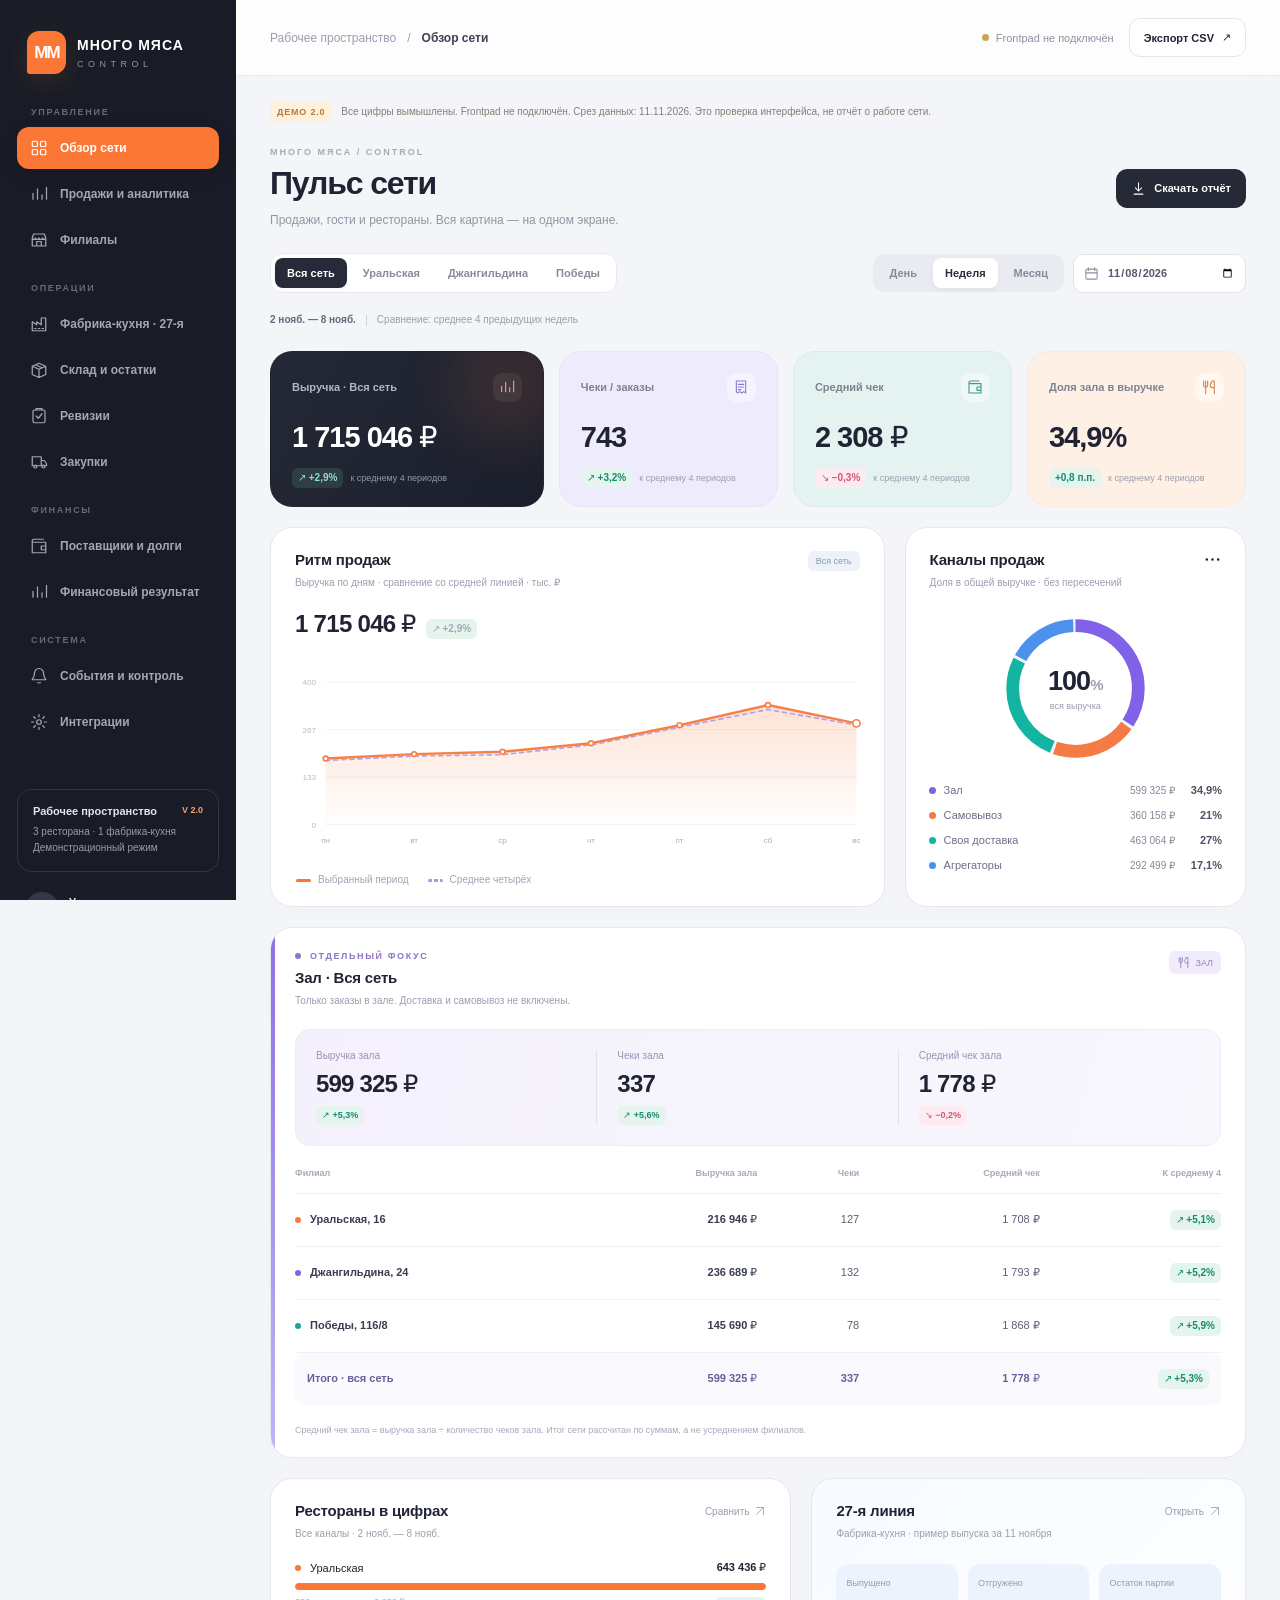
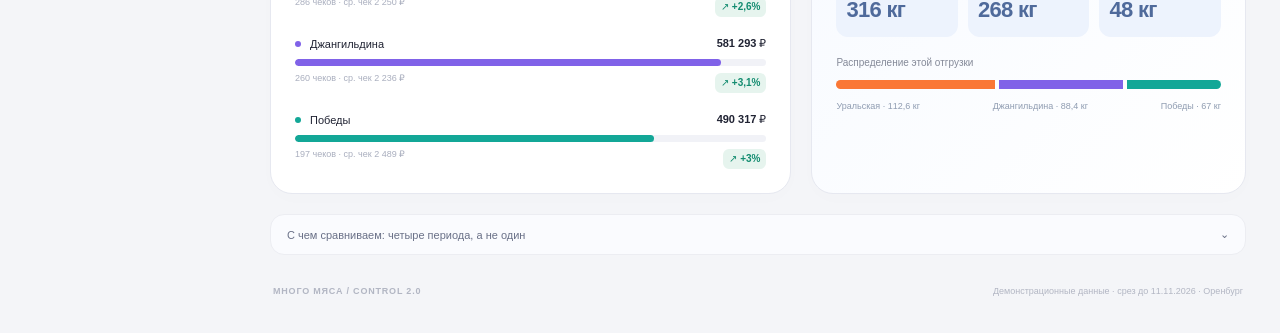
==== commit 93ed6ccb: "Refine hall delta colors and suppress comparison caption on snapshot-only KPI cards" ====
--- a/control-dashboard/index.html
+++ b/control-dashboard/index.html
@@ -8,6 +8,7 @@
 <title>МНОГО МЯСА · CONTROL 2.0</title>
 <link rel="icon" href="data:image/svg+xml,%3Csvg xmlns='http://www.w3.org/2000/svg' viewBox='0 0 64 64'%3E%3Crect width='64' height='64' rx='16' fill='%23fa7735'/%3E%3Ctext x='32' y='42' fill='white' text-anchor='middle' font-family='Arial' font-weight='bold' font-size='25'%3EММ%3C/text%3E%3C/svg%3E">
 <link rel="stylesheet" href="./control-v2.css?v=2.0.0">
+<style>.hall-metric>.delta{color:var(--green)}.hall-metric>.delta.down{color:var(--red)}.hall-metric>.delta.flat{color:#8992a6}.kpi-bottom>.tag+span{display:none}</style>
 <script defer src="./data-v2.js?v=2.0.0"></script>
 <script defer src="./app-v2.js?v=2.0.0"></script>
 </head>
